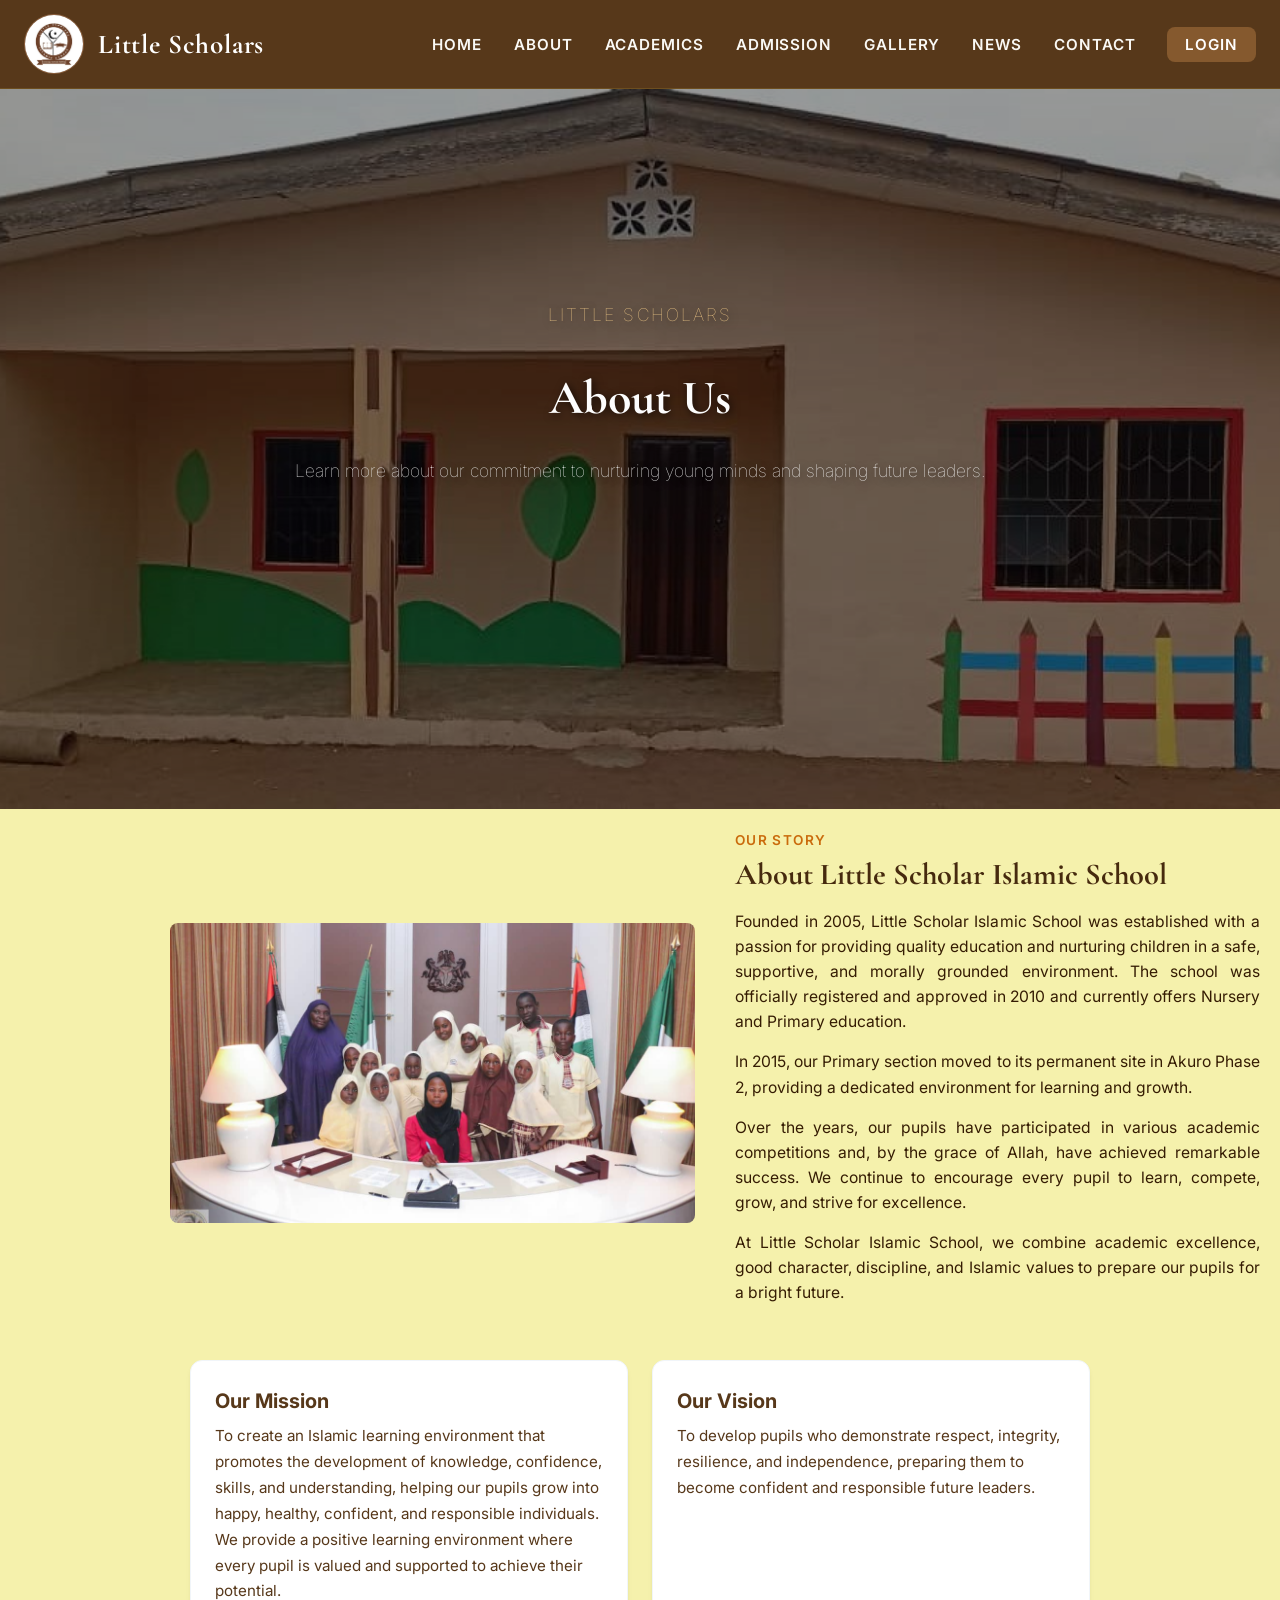
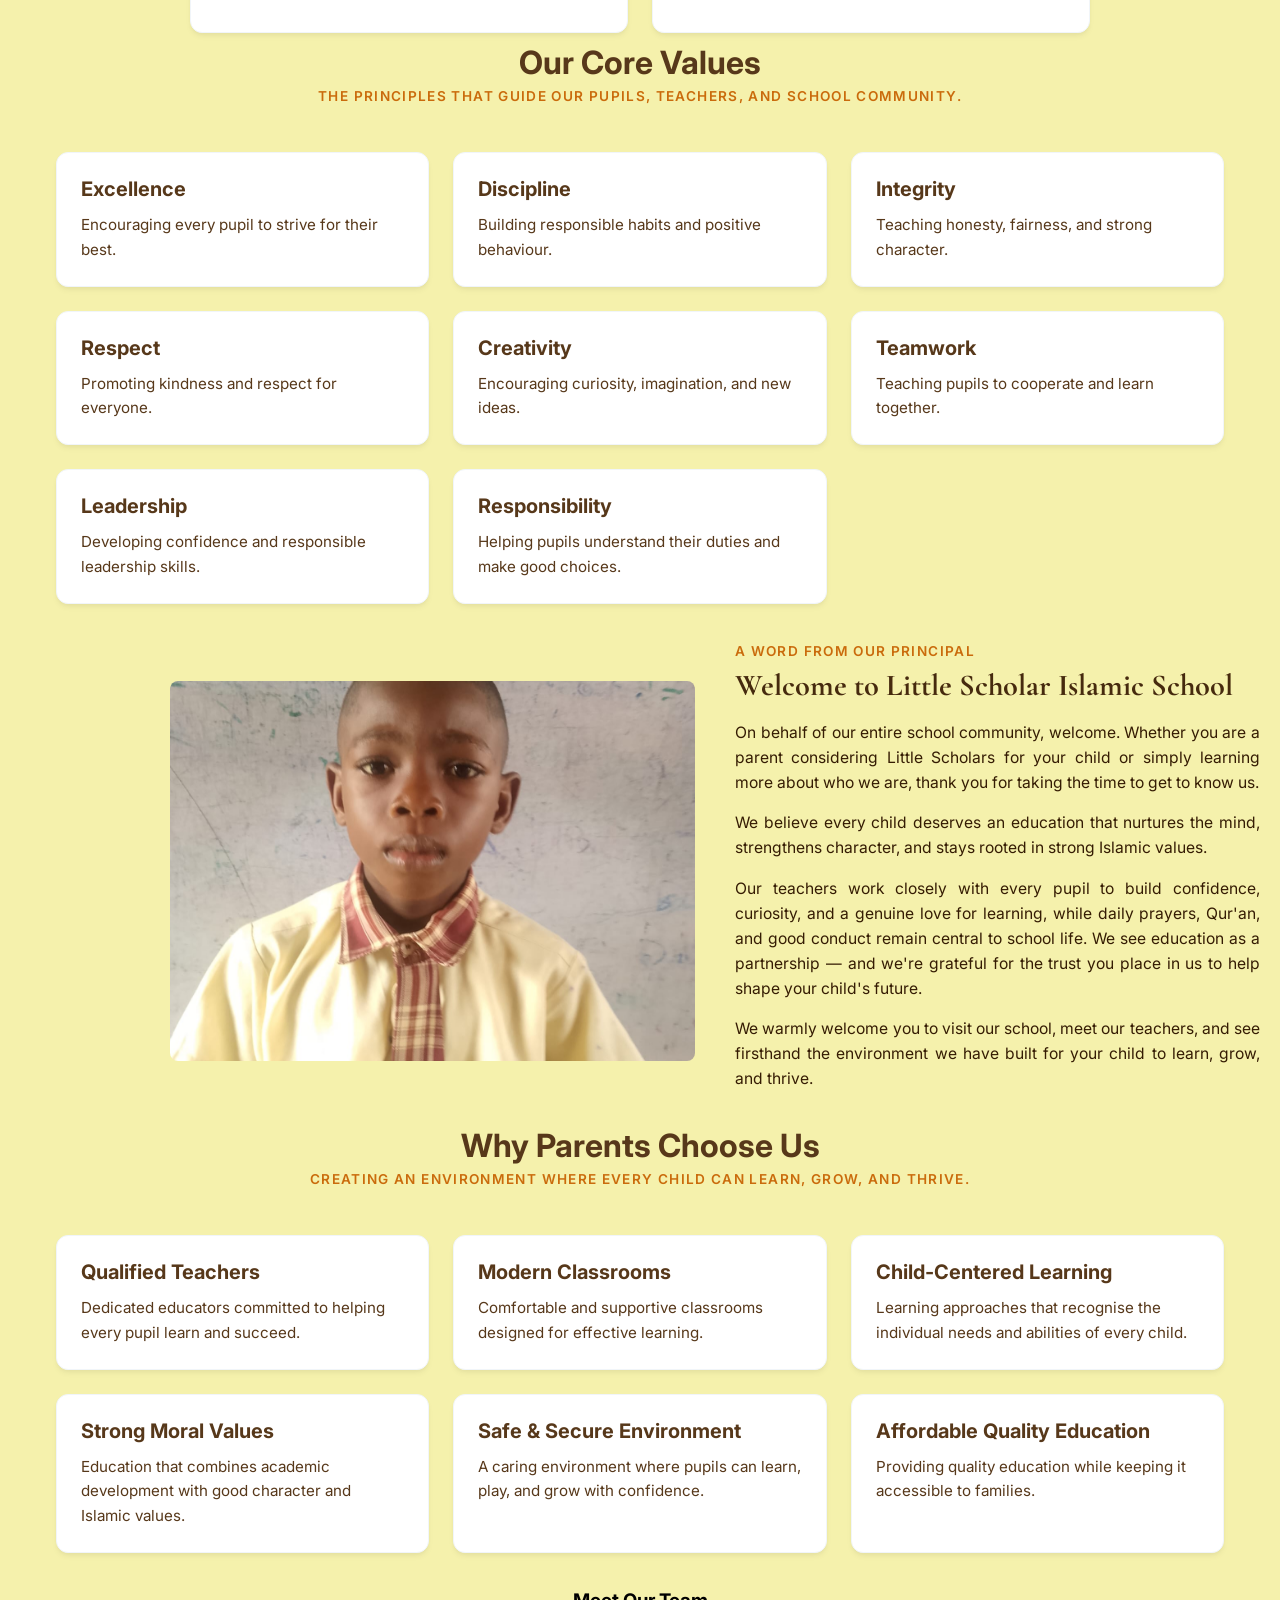
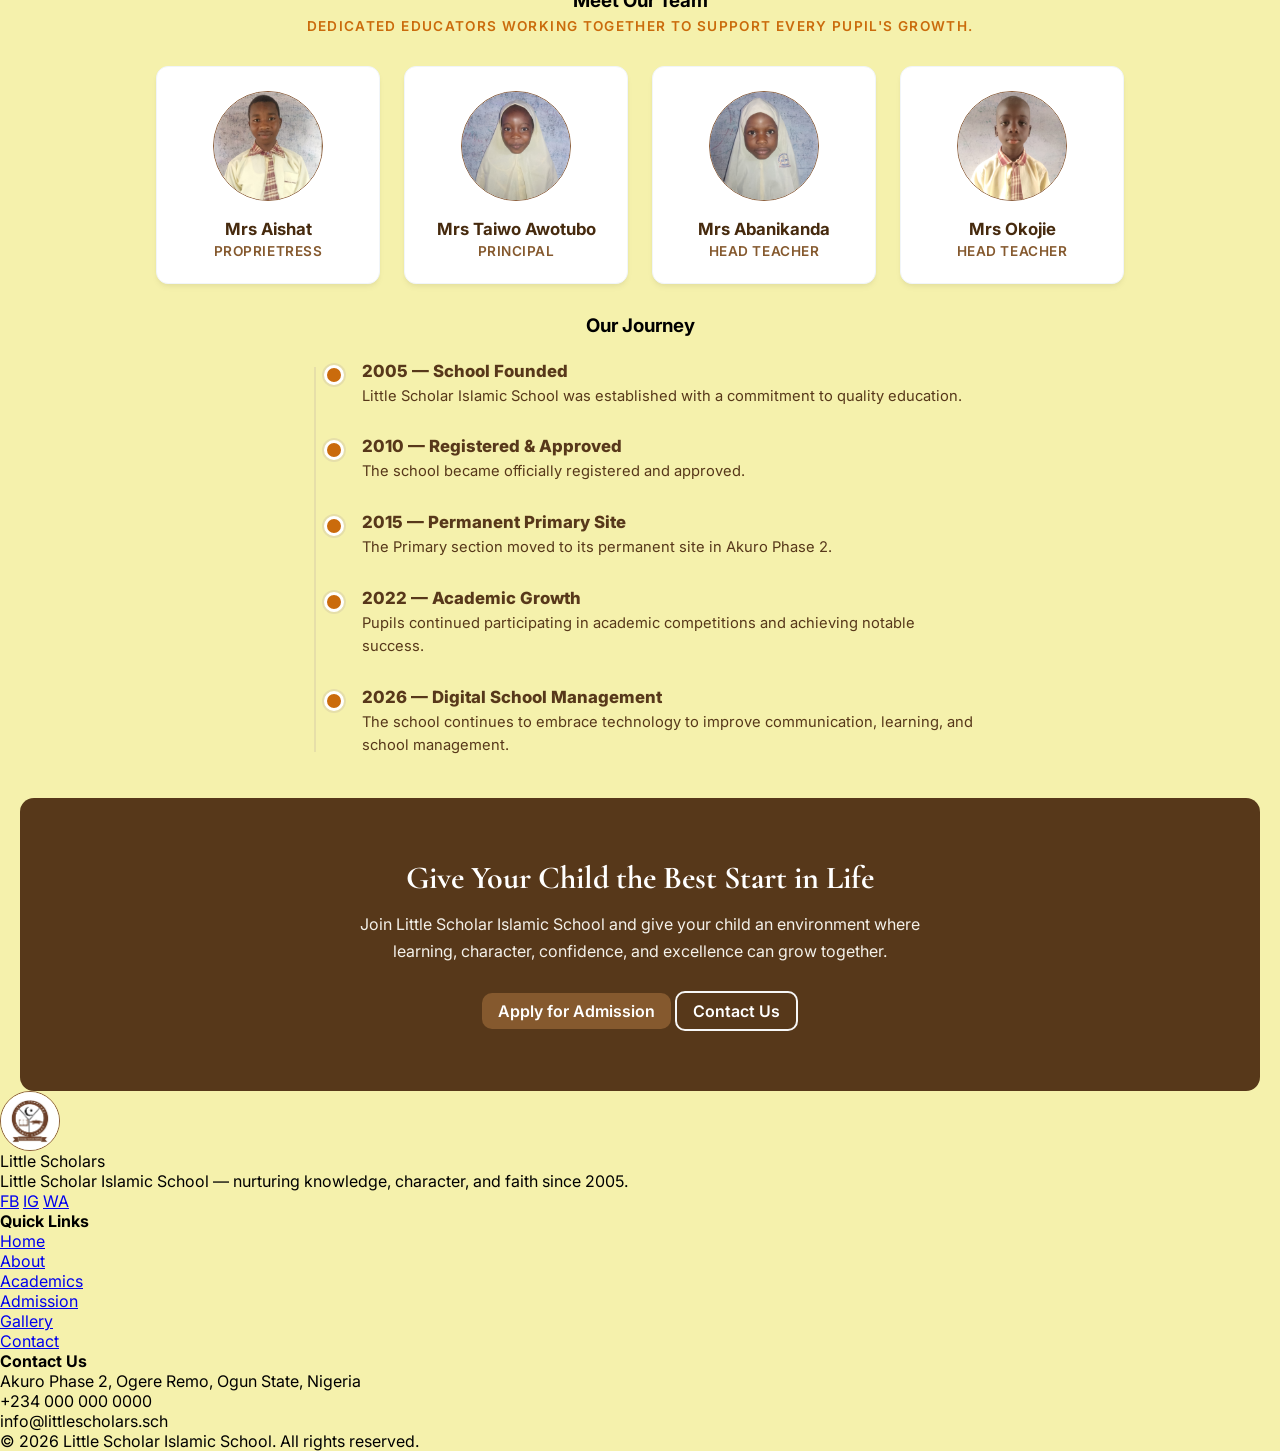
==== about.html @ 655afbf6 "Add Little Scholar Website" ====
<!DOCTYPE html>
<html lang="en">
<head>
  <meta charset="UTF-8">
  <meta name="viewport" content="width=device-width, initial-scale=1.0">
  <title>About Us | Little Scholars</title>
  <link rel="preconnect" href="https://fonts.googleapis.com">
  <link href="https://fonts.googleapis.com/css2?family=Cormorant+Garamond:wght@500;600&family=Inter:wght@400;500;600&display=swap" rel="stylesheet">
  <link rel="stylesheet" href="assets/css/index.css">
  <link rel="stylesheet" href="assets/css/about.css">
  <link rel="icon" type="images/jpeg" href="assets/images/logo.png.jpeg">
</head>
<body>

  <!-- Nav  -->
  <header>
    <nav class="nav1">
      <div class="nav-inner">
        <a href="index.html" class="nav-logo">
          <div class="nav-logo-icon">
            <img src="assets/images/logo.png.jpeg" alt="Little Scholars logo">
          </div>
          <div class="nav-logo-text"><strong>Little Scholars</strong></div>
        </a>

        <button class="nav-toggle" id="navToggle" aria-label="Toggle navigation menu" aria-expanded="false" aria-controls="navMenu">
          <span></span>
          <span></span>
          <span></span>
        </button>

        <ul id="navMenu">
          <li><a href="index.html">Home</a></li>
          <li><a href="about.html" class="active">About</a></li>
          <li><a href="academics.html">Academics</a></li>
          <li><a href="admission.html">Admission</a></li>
          <li><a href="gallery.html">Gallery</a></li>
          <li><a href="news.html">News</a></li>
          <li><a href="contact.html">Contact</a></li>
          <li><a href="login.html" class="nav-login-btn">Login</a></li>
        </ul>
      </div>
    </nav>
  </header>

  <main>

    <!-- 1. HERO -->
    <section class="hero hero--about">
      

      <img src="assets/images/2.jpeg" alt="Little Scholars pupils and classroom">
      <div class="hero-content">
        <p class="hero-eyebrow">Little Scholars</p>
        <h1>About Us</h1>
        <p>Learn more about our commitment to nurturing young minds and shaping future leaders.</p>
      </div>
    </section>

    <!-- 2. OUR STORY -->
    <section class="about reveal">
      <div class="about-img-wrapper">
        <img src="assets/images/3.jpeg" alt="Little Scholars school building" class="about-img">
      </div>
      <div class="about-content">
        <span class="section-label">Our Story</span>
        <h2 class="section-heading">About Little Scholar Islamic School</h2>

        <p>Founded in 2005, Little Scholar Islamic School was established with a passion for providing quality education and nurturing children in a safe, supportive, and morally grounded environment. The school was officially registered and approved in 2010 and currently offers Nursery and Primary education.</p>

        <p>In 2015, our Primary section moved to its permanent site in Akuro Phase 2, providing a dedicated environment for learning and growth.</p>

        <p>Over the years, our pupils have participated in various academic competitions and, by the grace of Allah, have achieved remarkable success. We continue to encourage every pupil to learn, compete, grow, and strive for excellence.</p>

        <p>At Little Scholar Islamic School, we combine academic excellence, good character, discipline, and Islamic values to prepare our pupils for a bright future.</p>
      </div>
    </section>

    <!-- 3. MISSION & VISION -->
    <section class="mv-section">
      <div class="mv-grid">
        <div class="mv-card reveal">
          <h3>Our Mission</h3>
          <p>To create an Islamic learning environment that promotes the development of knowledge, confidence, skills, and understanding, helping our pupils grow into happy, healthy, confident, and responsible individuals. We provide a positive learning environment where every pupil is valued and supported to achieve their potential.</p>
        </div>
        <div class="mv-card reveal">
          <h3>Our Vision</h3>
          <p>To develop pupils who demonstrate respect, integrity, resilience, and independence, preparing them to become confident and responsible future leaders.</p>
        </div>
      </div>
    </section>

    <!-- 4. CORE VALUES -->
    <div class="choose-text">
      <h3>Our Core Values</h3>
      <p class="section-label" style="display:block; margin-top:6px;">The principles that guide our pupils, teachers, and school community.</p>
    </div>
    <div class="choose-card">
      <div class="choose-c1 reveal">
        <h3 class="choose-head"> Excellence</h3>
        <p class="choose-p">Encouraging every pupil to strive for their best.</p>
      </div>
      <div class="choose-c1 reveal">
        <h3 class="choose-head"> Discipline</h3>
        <p class="choose-p">Building responsible habits and positive behaviour.</p>
      </div>
      <div class="choose-c1 reveal">
        <h3 class="choose-head"> Integrity</h3>
        <p class="choose-p">Teaching honesty, fairness, and strong character.</p>
      </div>
      <div class="choose-c1 reveal">
        <h3 class="choose-head"> Respect</h3>
        <p class="choose-p">Promoting kindness and respect for everyone.</p>
      </div>
      <div class="choose-c1 reveal">
        <h3 class="choose-head"> Creativity</h3>
        <p class="choose-p">Encouraging curiosity, imagination, and new ideas.</p>
      </div>
      <div class="choose-c1 reveal">
        <h3 class="choose-head"> Teamwork</h3>
        <p class="choose-p">Teaching pupils to cooperate and learn together.</p>
      </div>
      <div class="choose-c1 reveal">
        <h3 class="choose-head"> Leadership</h3>
        <p class="choose-p">Developing confidence and responsible leadership skills.</p>
      </div>
      <div class="choose-c1 reveal">
        <h3 class="choose-head"> Responsibility</h3>
        <p class="choose-p">Helping pupils understand their duties and make good choices.</p>
      </div>
    </div>

    <!-- 5. PRINCIPAL'S WELCOME -->
    <section class="about reveal">
      <div class="about-img-wrapper">
        <img src="assets/images/11.jpeg" alt="The Principal, Little Scholars" class="about-img principal-img">
      </div>
      <div class="about-content">
        <span class="section-label">A Word From Our Principal</span>
        <h2 class="section-heading">Welcome to Little Scholar Islamic School</h2>

        <p>On behalf of our entire school community, welcome. Whether you are a parent considering Little Scholars for your child or simply learning more about who we are, thank you for taking the time to get to know us.</p>
        
        <p>
          We believe every child deserves an education that nurtures the mind, strengthens character, and stays rooted in strong Islamic values.
        </p>

        <p>Our teachers work closely with every pupil to build confidence, curiosity, and a genuine love for learning, while daily prayers, Qur'an, and good conduct remain central to school life. We see education as a partnership — and we're grateful for the trust you place in us to help shape your child's future.</p>

        <p>We warmly welcome you to visit our school, meet our teachers, and see firsthand the environment we have built for your child to learn, grow, and thrive.</p>

      </div>
    </section>

    <!-- 6. WHY PARENTS CHOOSE US -->
    <div class="choose-text">
      <h3>Why Parents Choose Us</h3>
      <p class="section-label" style="display:block; margin-top:6px;">Creating an environment where every child can learn, grow, and thrive.</p>
    </div>
    <div class="choose-card">
      <div class="choose-c1 reveal">
        <h3 class="choose-head"> Qualified Teachers</h3>
        <p class="choose-p">Dedicated educators committed to helping every pupil learn and succeed.</p>
      </div>
      <div class="choose-c1 reveal">
        <h3 class="choose-head"> Modern Classrooms</h3>
        <p class="choose-p">Comfortable and supportive classrooms designed for effective learning.</p>
      </div>
      <div class="choose-c1 reveal">
        <h3 class="choose-head"> Child-Centered Learning</h3>
        <p class="choose-p">Learning approaches that recognise the individual needs and abilities of every child.</p>
      </div>
      <div class="choose-c1 reveal">
        <h3 class="choose-head"> Strong Moral Values</h3>
        <p class="choose-p">Education that combines academic development with good character and Islamic values.</p>
      </div>
      <div class="choose-c1 reveal">
        <h3 class="choose-head"> Safe &amp; Secure Environment</h3>
        <p class="choose-p">A caring environment where pupils can learn, play, and grow with confidence.</p>
      </div>
      <div class="choose-c1 reveal">
        <h3 class="choose-head"> Affordable Quality Education</h3>
        <p class="choose-p">Providing quality education while keeping it accessible to families.</p>
      </div>
    </div>

    
    <!-- 8. MEET OUR TEAM -->
    <div class="team-text">
      <h3>Meet Our Team</h3>
      <p class="section-label" style="display:block; margin-top:6px;">Dedicated educators working together to support every pupil's growth.</p>
    </div>
    <div class="team-grid">
      <div class="team-card reveal">
        <img src="assets/images/7.jpeg" alt="Staff photo placeholder" class="team-photo">
        <h3>Mrs Aishat</h3>
        <p>Proprietress</p>
      </div>
      <div class="team-card reveal">
        <img src="assets/images/8.jpeg" alt="Staff photo placeholder" class="team-photo">
        <h3>Mrs Taiwo Awotubo</h3>
        <p>Principal</p>
      </div>
      <div class="team-card reveal">
        <img src="assets/images/9.jpeg" alt="Staff photo placeholder" class="team-photo">
        <h3>Mrs Abanikanda</h3>
        <p>Head Teacher</p>
      </div>
      <div class="team-card reveal">
        <img src="assets/images/10.jpeg" alt="Staff photo placeholder" class="team-photo">
        <h3>Mrs Okojie</h3>
        <p>Head Teacher</p>
      </div>
    </div>

    <!-- 9. SCHOOL TIMELINE -->
    <div class="timeline-text">
      <h3>Our Journey</h3>
    </div>
    <div class="timeline-list">
      <div class="timeline-item reveal">
        <span class="timeline-year">2005 — School Founded</span>
        <p>Little Scholar Islamic School was established with a commitment to quality education.</p>
      </div>
      <div class="timeline-item reveal">
        <span class="timeline-year">2010 — Registered &amp; Approved</span>
        <p>The school became officially registered and approved.</p>
      </div>
      <div class="timeline-item reveal">
        <span class="timeline-year">2015 — Permanent Primary Site</span>
        <p>The Primary section moved to its permanent site in Akuro Phase 2.</p>
      </div>
      <div class="timeline-item reveal">
        <span class="timeline-year">2022 — Academic Growth</span>
        <p>Pupils continued participating in academic competitions and achieving notable success.</p>
      </div>
      <div class="timeline-item reveal">
        <span class="timeline-year">2026 — Digital School Management</span>
        <p>The school continues to embrace technology to improve communication, learning, and school management.</p>
      </div>
    </div>

    <!-- 10. CALL TO ACTION -->
    <section class="cta-band reveal">
      <h3>Give Your Child the Best Start in Life</h3>
      <p>Join Little Scholar Islamic School and give your child an environment where learning, character, confidence, and excellence can grow together.</p>
      <div class="cta-btn">
        <a href="admission.html" class="btn">Apply for Admission</a>
        <a href="contact.html" class="btn">Contact Us</a>
      </div>
    </section>

  </main>

  <!-- 11. FOOTER (identical to index.html) -->
  <footer class="site-footer">
    <div class="footer-inner">
      <div class="footer-col">
        <div class="footer-brand">
          <div class="nav-logo-icon">
            <img src="assets/images/logo.png.jpeg" alt="Little Scholars logo">
          </div>
          <span class="footer-brand-text">Little Scholars</span>
        </div>
        <p>Little Scholar Islamic School — nurturing knowledge, character, and faith since 2005.</p>
        <div class="footer-social">
          <a href="#" aria-label="Facebook">FB</a>
          <a href="#" aria-label="Instagram">IG</a>
          <a href="#" aria-label="WhatsApp">WA</a>
        </div>
      </div>

      <div class="footer-col">
        <h4>Quick Links</h4>
        <ul class="footer-links">
          <li><a href="index.html">Home</a></li>
          <li><a href="about.html">About</a></li>
          <li><a href="academics.html">Academics</a></li>
          <li><a href="admission.html">Admission</a></li>
          <li><a href="gallery.html">Gallery</a></li>
          <li><a href="contact.html">Contact</a></li>
        </ul>
      </div>

      <div class="footer-col">
        <h4>Contact Us</h4>
        <ul class="footer-contact">
          <li>Akuro Phase 2, Ogere Remo, Ogun State, Nigeria</li>
          <li>+234 000 000 0000</li>
          <li>info@littlescholars.sch</li>
        </ul>
      </div>
    </div>

    <div class="footer-bottom">
      &copy; <span id="footerYear"></span> Little Scholar Islamic School. All rights reserved.
    </div>
  </footer>

  <script src="assets/js/about.js"></script>
</body>
</html>
---- assets/css/index.css ----
* { margin: 0; padding: 0; box-sizing: border-box; }
  body {
    background: #f5f1ac;
    font-family: 'Inter', sans-serif;
    min-height: 100vh;
  }
@media (max-width: 368px) {
    body {
      font-size: 14px;
    }
  }

  
  /* ============================================
  NAVIGATION
   ============================================ */
nav {
  background: #57381a;
  border-bottom: 1px solid rgba(212, 175, 55, 0.18);
  position: sticky;
  top: 0;
  z-index: 100;
}

.nav-inner {
  max-width: 1400px;
  margin: 0 auto;
  display: flex;
  align-items: center;
  justify-content: space-between;
  padding: 14px 24px;
}

.nav-logo {
  display: flex;
  align-items: center;
  gap: 14px;
  text-decoration: none;
  min-width: 0;
}

.nav-logo-icon {
  width: 60px;
  height: 60px;
  border-radius: 50%;
  overflow: hidden;
  border: 1px solid #8B5E3C;
  flex-shrink: 0;
}

.nav-logo-icon img {
  width: 96%;
  height: 96%;
  object-fit: cover;
  transform: scale(1.1);
}

.nav-logo-text {
  font-family: 'Cormorant Garamond', serif;
  font-size: clamp(1.2rem, 3vw, 1.7rem);
  font-weight: 600;
  color: #ffffff;
  letter-spacing: 0.03em;
  white-space: nowrap;
}

/* Mobile menu toggle button */
.nav-toggle {
  display: none;
  flex-direction: column;
  justify-content: center;
  gap: 5px;
  width: 40px;
  height: 40px;
  background: transparent;
  border: 1px solid rgba(255, 254, 252, 0.932);
  border-radius: 6px;
  cursor: pointer;
}

.nav-toggle span {
  display: block;
  width: 20px;
  height: 2px;
  margin: 0 auto;
  background: #fdfdfc;
  transition: transform 0.25s ease, opacity 0.25s ease;
}

.nav-toggle.open span:nth-child(1) { transform: translateY(7px) rotate(45deg); }
.nav-toggle.open span:nth-child(2) { opacity: 0; }
.nav-toggle.open span:nth-child(3) { transform: translateY(-7px) rotate(-45deg); }

nav ul {
  display: flex;
  align-items: center;
  gap: 32px;
  list-style: none;
}

nav ul a {
  position: relative;
  text-decoration: none;
  color: #faf9f5;
  font-size: 0.95rem;
  font-weight: 600;
  letter-spacing: 0.06em;
  text-transform: uppercase;
  padding: 8px 0;
  transition: color 0.25s ease;
}

nav ul a::after {
  content: '';
  position: absolute;
  left: 0;
  bottom: 0;
  width: 0%;
  height: 1px;
  background: #8B5E3C;
  transition: width 0.3s ease;
}

nav ul a:hover,
nav ul a:focus-visible {
  color: #f4f1ea;
}

nav ul a:hover::after,
nav ul a:focus-visible::after {
  width: 100%;
}

/* Login button treatment (spec asks for Login as a button, not a plain link) */
nav ul a.nav-login-btn {
  background: #85592e;
  padding: 8px 18px;
  border-radius: 8px;
  color: #ffffff;
}

nav ul a.nav-login-btn::after {
  display: none;
}

nav ul a.nav-login-btn:hover {
  background: #91520a;
  color: #ffffff;
}

@media (max-width: 960px) {
  .nav-toggle { display: flex; }

  nav ul {
    position: absolute;
    top: 90%;
    left: 0;
    right: 0;
    flex-direction: column;
    align-items: flex-start;
    gap: 0;
    background: #57381a;
    border-bottom: 1px solid rgba(212, 175, 55, 0.18);
    max-height: 0;
    overflow: hidden;
    transition: max-height 0.3s ease;
  }

  nav ul.open {
    max-height: 400px;
  }

  nav ul li {
    width: 100%;
  }

  nav ul a {
    display: block;
    width: 100%;
    padding: 16px 24px;
    border-top: 1px solid rgba(233, 182, 13, 0.08);
  }

  nav ul a.nav-login-btn {
    border-radius: 0;
  }
}


/* ============================================
   HERO BANNER (top image + heading)
   ============================================ */

  .hero {
  position: relative;
  width: 100%;
  height: 80vh;
  overflow: hidden;
}

.hero img {
  width: 100%;
  height: 100%;
  object-fit: cover;
  filter: brightness(60%); 
  
}
.hero-content {
  position: absolute;
  top: 45%;
  left: 50%;
  transform: translate(-50%, -50%);
  text-align: center;
  color: #fdfdfd;
  text-shadow: 2px 2px 8px rgba(0, 0, 0, 0.7);
  width: 90%;
  max-width: 1000px;
}

.hero-eyebrow {
  font-size: 1rem;
  font-weight: 600;
  letter-spacing: 0.12em;
  text-transform: uppercase;
  color: #f0c987;
  margin-bottom: 14px;
}

.hero-content h1 {
  font-family: 'Cormorant Garamond', serif;
  font-size: 3rem;
  margin-bottom: 30px;
}
.hero-content p {
  font-size: 1.1rem;
  font-weight: 100;
  line-height: 28px;
  margin-bottom: 40px;
}


/* ============================================
   Mobile responsiveness for hero section
   ============================================ */
@media (max-width: 768px) {
  .hero {
    height: 60vh;
    min-height: 400px;
  }

  .hero img {
    width: 100%;
    height: 100%;
    object-fit: cover;
  }

  .hero-content {
    top: 50%;
    max-width: 100%;
  }

  .hero-eyebrow {
    font-size: 0.75rem;
    margin-bottom: 10px;
  }

  .hero-content h1 {
    font-size: 1.6rem;
    margin-bottom: 20px;
  }

  .hero-content p {
    font-size: 0.67rem;
    line-height: 20px;
    margin-bottom: 40px;
  }
}
/*cta-btn*/

/* Base Button Styles */
.cta-btn .btn {
    display: inline-block;
    padding: 8px 16px;
    font-size: 16px;
    font-weight: 600;
    text-decoration: none;
    border-radius: 10px;
    transition: all 0.3s ease;
    text-align: center;
}

/* Primary Button: Apply Now */
.cta-btn .btn:first-child {
    background-color: #85592e;
    color: #ffffff;
}



/* Secondary Button: Learn More */
.cta-btn .btn:last-child {
    background-color: transparent;
    color: #ffffff;
    border: 2px solid #f7f7f7;
}

.cta-btn .btn:last-child:hover {
    color: #57381a;
    border-color: #57381a;
    background-color: #f8fafc;
    transform: translateY(-2px);
}

/* ============================================
   STATS BAR (4 cards)
   ============================================ */
.stats-bar {
  display: flex;
  flex-wrap: wrap;
  justify-content: center;
  background: #57381a;
  border: 1px solid #fff8f8;
  border-radius: 14px;
  margin: 0 20px clamp(20px, 6vw, 60px);
  overflow: hidden;
  color: #ffffff;
}


.stat-item {
  flex: 1 1 140px;
  padding: 18px 8px;
  text-align: center;
  border-right: 1px solid #f5f1ac;
}

.stat-icon {
  display: block;
  font-size: 1.4rem;
  margin-bottom: 4px;
}


.stat-item:last-child { border-right: none; }

.stat-number {
  font-size: clamp(1.3rem, 3vw, 1.8rem);
  font-weight: 800;
  color: #ca6b0c;
  display: block;
}

.stat-label {
  font-size: clamp(0.85rem, 1.6vw, 1rem);
  color: #ffffff;
  margin-top: 1px;
}

@media (max-width: 600px) {
  .stat-item {
    flex: 1 1 50%;
    border-bottom: 1px solid #f5f1ac;
  }
  .stat-item {
    padding: 12px 4px;
  }
  .stat-number {
    font-size: 16px;
  }
  .stat-item:nth-child(odd) {
    border-right: 1px solid #f5f1ac;
  }
}

/* ABOUT SECTION */

.about-text {
  text-align: center;
  font-size: 30px;
  font-weight: 500;
  color: #57381a;
}
.about {
  display: grid;

  grid-template-columns: repeat(auto-fit, minmax(300px, 1fr));
  gap: 40px;
  align-items: center; /* Centers items vertically */
  padding: 20px;
  max-width: 1200px;
  justify-content: center;
  margin-left: 150px;
}

.about-img-wrapper {
  width: 100%;
}


.about-img {
  width: 100%;
  height: 90%;
  max-height: 300px; 
  object-fit: cover;
  border-radius: 8px;
}
.about-content {
  width: 100%;
}

.about-content p {
  margin-bottom: 15px;
  text-align: justify;
  font-size: 0.98rem;
  line-height: 1.6; 
  color: #351c03;
}

.cta-btn1 .btn {
    display: inline-block;
    padding: 8px 16px;
    font-size: 16px;
    font-weight: 600;
    text-decoration: none;
    border-radius: 10px;
    transition: all 0.3s ease;
    text-align: center;
}


.cta-btn1 .btn:first-child {
    background-color: #85592e;
    color: #ffffff;
}


.cta-btn1 .btn:first-child:hover {
    color: #57381a;
    border-color: #57381a;
    background-color: #91520a;
    transform: translateY(-2px);
}
@media (max-width: 560px) {
  .about-text {
    font-size: 18px;
  }
  .about {
    display: grid;
    grid-template-columns: 2, 1fr;
    max-width: 560px;
    margin-left: 0px;
  }
  .cta-btn1 .btn {
    padding: 8px;
    font-size: 14px;
  }
}
/* Container layout */
.choose-card {
  display: grid;
  /* Automatically adjusts column count; minimum size 280px per card */
  grid-template-columns: repeat(auto-fit, minmax(280px, 1fr));
  gap: 24px;
  padding: 16px;
  max-width: 1200px;
  margin: 0 auto;
}

/* Individual card styling */
.choose-c1 {
  background-color: #ffffff;
  border-radius: 12px;
  padding: 24px;
  box-shadow: 0 4px 6px -1px rgba(0, 0, 0, 0.05), 
              0 2px 4px -1px rgba(0, 0, 0, 0.03);
  border: 1px solid #f1f5f9;
  transition: transform 0.2s ease, box-shadow 0.2s ease;
}

/* Card hover animation */
.choose-c1:hover {
  transform: translateY(-4px);
  box-shadow: 0 10px 15px -3px rgba(0, 0, 0, 0.1);
}

/* Typography styles */
.choose-text {
  text-align: center;
  margin-bottom: 32px;
}

.choose-text h3 {
  font-size: 2rem;
  color: #57381a;
  margin: 0;
}

.choose-head {
  font-size: 1.25rem;
  color: #57381a;
  margin-top: 0;
  margin-bottom: 12px;
}

.choose-p {
  font-size: 0.95rem;
  color: #57381a;
  line-height: 1.6;
  margin: 0;
}
/*CADEMICS SECTION*/

.academics-text {
  padding-left: 200px;
  margin-right: 200px;
  line-height: 1.8;
}

.academics-text h3 {
  text-align: center;
  margin-bottom: 13px;
  color: #462a0e;
  font-weight: 700;
  font-size: 20px;
}
.academics-text p {
  color: #57381a;
  font-size: 0.95rem;
}
@media (max-width: 768px) {
  .academics-text { 
    margin-left: 10px; 
    padding: 0 10px; /* Adds clean breathing room on sides */
    margin-right: 10px;
  } 
  
  .academics-text h3 { 
    margin-left: 0; /* Resets the negative pull */
  } 
  
  .academics-text p { 
    margin-left: 0; /* Resets the negative pull */
    max-width: 100%; /* Prevents text from stretching indefinitely */
  } 
}

/* ============================================
   ACADEMIC LEVEL CARDS (Nursery / Primary)
   ============================================ */
.levels-div {
  display: grid;
  grid-template-columns: repeat(auto-fit, minmax(300px, 1fr));
  gap: 24px;
  max-width: 1000px;
  padding: 24px 16px 8px;
  margin: 0 auto;
}

.level-card {
  background-color: #ffffff;
  border-radius: 12px;
  overflow: hidden;
  box-shadow: 0 4px 6px -1px rgba(0, 0, 0, 0.05),
              0 2px 4px -1px rgba(0, 0, 0, 0.03);
  border: 1px solid #f1f5f9;
  transition: transform 0.2s ease, box-shadow 0.2s ease;
}

.level-card:hover {
  transform: translateY(-4px);
  box-shadow: 0 10px 15px -3px rgba(0, 0, 0, 0.1);
}

.level-card img {
  width: 100%;
  height: 200px;
  object-fit: cover;
}

.level-card-body {
  padding: 20px;
}

.level-card-body h3 {
  color: #462a0e;
  margin-bottom: 8px;
}

.level-card-body p {
  color: #57381a;
  font-size: 0.92rem;
  line-height: 1.6;
  margin-bottom: 14px;
}

.btn-outline {
  display: inline-block;
  padding: 7px 16px;
  border: 2px solid #85592e;
  color: #85592e;
  border-radius: 8px;
  text-decoration: none;
  font-weight: 600;
  font-size: 0.9rem;
  transition: all 0.25s ease;
}

.btn-outline:hover {
  background-color: #85592e;
  color: #ffffff;
}


/* OUR FACILITIES  */

.facilities h3 {
  color: #462a0e;
  font-weight: 700;
  text-align: center;
  margin-bottom: 10px;
  margin-top: 20px;
}
.facilities p {
  color: #57381a;
  line-height: 1.8;
  font-size: 0.95rem;
  margin-bottom: 10px;
  padding-left: 200px;
}
.facilities-div {
  display: grid;
  grid-template-columns: repeat(auto-fit, minmax(280px, 1fr));
  gap: 24px;
  max-width: 1200px;
  padding: 16px;
  margin: 0 auto;
}

.facilities-card {
  background-color: #ffffff;
  padding: 24px;
  border-radius: 12px;
  box-shadow: 0 4px 6px -1px rgba(0, 0, 0, 0.05), 
              0 2px 4px -1px rgba(0, 0, 0, 0.03);
  border: 1px solid #f1f5f9;
  transition: transform 0.2s ease, box-shadow 0.2s ease;
}

.facilities-card h3 {
  padding-left: 20px;
  color: #462a0e;
  margin-bottom: 6px;
}
.facilities-card p {
  font-size: 0.95rem;
  color: #57381a;
  line-height: 1.8;
  padding-left: 20px;
  max-width: 1000px;
}
.facilities-card:hover {
  transform: translateY(-4px);
  box-shadow: 0 10px 15px -3px rgba(0, 0, 0, 0.1);
}
@media (max-width: 768px) {
  .facilities-card {
    padding-left: 0px;
  }
  .facilities p {
    padding-left: 20px;
  }
}

/* ============================================
   GALLERY PREVIEW
   ============================================ */
.gallery-text,
.news-text {
  text-align: center;
  margin-top: 30px;
}

.gallery-text h3,
.news-text h3 {
  color: #462a0e;
  font-weight: 700;
  font-size: 1.6rem;
  margin-bottom: 6px;
}

.gallery-text p {
  color: #57381a;
  font-size: 0.95rem;
}

.gallery-preview-grid {
  display: grid;
  grid-template-columns: repeat(3, 1fr);
  gap: 12px;
  max-width: 1200px;
  padding: 20px 16px;
  margin: 0 auto;
}

.gallery-preview-grid img {
  width: 100%;
  height: 180px;
  object-fit: cover;
  border-radius: 10px;
  transition: transform 0.25s ease;
}

.gallery-preview-grid img:hover {
  transform: scale(1.03);
}

.gallery-cta {
  text-align: center;
  padding-bottom: 20px;
}

@media (max-width: 700px) {
  .gallery-preview-grid {
    grid-template-columns: repeat(2, 1fr);
  }
}

/* ============================================
   LATEST NEWS & EVENTS
   ============================================ */
.news-div {
  display: grid;
  grid-template-columns: repeat(auto-fit, minmax(280px, 1fr));
  gap: 24px;
  max-width: 1200px;
  padding: 20px 16px 60px;
  margin: 0 auto;
}

.news-card {
  background-color: #ffffff;
  border-radius: 12px;
  overflow: hidden;
  box-shadow: 0 4px 6px -1px rgba(0, 0, 0, 0.05),
              0 2px 4px -1px rgba(0, 0, 0, 0.03);
  border: 1px solid #f1f5f9;
  transition: transform 0.2s ease, box-shadow 0.2s ease;
}

.news-card:hover {
  transform: translateY(-4px);
  box-shadow: 0 10px 15px -3px rgba(0, 0, 0, 0.1);
}

.news-card img {
  width: 100%;
  height: 170px;
  object-fit: cover;
}

.news-card-body {
  padding: 18px 20px;
}

.news-date {
  display: inline-block;
  font-size: 0.78rem;
  font-weight: 600;
  color: #ca6b0c;
  text-transform: uppercase;
  letter-spacing: 0.05em;
  margin-bottom: 6px;
}

.news-card-body h3 {
  color: #462a0e;
  margin-bottom: 5px;
}

.news-card-body p {
  color: #57381a;
  font-size: 0.92rem;
  line-height: 1.6;
}

/* ---------- Scroll-reveal---------- */
.reveal {
  opacity: 0;
  transform: translateY(18px);
  transition: opacity 0.6s ease, transform 0.6s ease;
}

.reveal.is-visible {
  opacity: 1;
  transform: translateY(0);
}
---- assets/css/about.css ----
/* ============================================
  ABOUT PAGE 
   ============================================ */

* { margin: 0; padding: 0; box-sizing: border-box; }
  body {
    background: #f5f1ac;
    font-family: 'Inter', sans-serif;
    min-height: 100vh;
  }
@media (max-width: 368px) {
    body {
      font-size: 14px;
    }
  }

  
  /* ============================================
  NAVIGATION
   ============================================ */
nav {
  background: #57381a;
  border-bottom: 1px solid rgba(212, 175, 55, 0.18);
  position: sticky;
  top: 0;
  z-index: 100;
}

.nav-inner {
  max-width: 1400px;
  margin: 0 auto;
  display: flex;
  align-items: center;
  justify-content: space-between;
  padding: 14px 24px;
}

.nav-logo {
  display: flex;
  align-items: center;
  gap: 14px;
  text-decoration: none;
  min-width: 0;
}

.nav-logo-icon {
  width: 60px;
  height: 60px;
  border-radius: 50%;
  overflow: hidden;
  border: 1px solid #8B5E3C;
  flex-shrink: 0;
}

.nav-logo-icon img {
  width: 96%;
  height: 96%;
  object-fit: cover;
  transform: scale(1.1);
}

.nav-logo-text {
  font-family: 'Cormorant Garamond', serif;
  font-size: clamp(1.2rem, 3vw, 1.7rem);
  font-weight: 600;
  color: #ffffff;
  letter-spacing: 0.03em;
  white-space: nowrap;
}

/* Mobile menu toggle button */
.nav-toggle {
  display: none;
  flex-direction: column;
  justify-content: center;
  gap: 5px;
  width: 40px;
  height: 40px;
  background: transparent;
  border: 1px solid rgba(255, 254, 252, 0.932);
  border-radius: 6px;
  cursor: pointer;
}

.nav-toggle span {
  display: block;
  width: 20px;
  height: 2px;
  margin: 0 auto;
  background: #fdfdfc;
  transition: transform 0.25s ease, opacity 0.25s ease;
}

.nav-toggle.open span:nth-child(1) { transform: translateY(7px) rotate(45deg); }
.nav-toggle.open span:nth-child(2) { opacity: 0; }
.nav-toggle.open span:nth-child(3) { transform: translateY(-7px) rotate(-45deg); }

nav ul {
  display: flex;
  align-items: center;
  gap: 32px;
  list-style: none;
}

nav ul a {
  position: relative;
  text-decoration: none;
  color: #faf9f5;
  font-size: 0.95rem;
  font-weight: 600;
  letter-spacing: 0.06em;
  text-transform: uppercase;
  padding: 8px 0;
  transition: color 0.25s ease;
}

nav ul a::after {
  content: '';
  position: absolute;
  left: 0;
  bottom: 0;
  width: 0%;
  height: 1px;
  background: #8B5E3C;
  transition: width 0.3s ease;
}

nav ul a:hover,
nav ul a:focus-visible {
  color: #f4f1ea;
}

nav ul a:hover::after,
nav ul a:focus-visible::after {
  width: 100%;
}

/* Login button treatment (spec asks for Login as a button, not a plain link) */
nav ul a.nav-login-btn {
  background: #85592e;
  padding: 8px 18px;
  border-radius: 8px;
  color: #ffffff;
}

nav ul a.nav-login-btn::after {
  display: none;
}

nav ul a.nav-login-btn:hover {
  background: #91520a;
  color: #ffffff;
}

@media (max-width: 960px) {
  .nav-toggle { display: flex; }

  nav ul {
    position: absolute;
    top: 90%;
    left: 0;
    right: 0;
    flex-direction: column;
    align-items: flex-start;
    gap: 0;
    background: #57381a;
    border-bottom: 1px solid rgba(212, 175, 55, 0.18);
    max-height: 0;
    overflow: hidden;
    transition: max-height 0.3s ease;
  }

  nav ul.open {
    max-height: 400px;
  }

  nav ul li {
    width: 100%;
  }

  nav ul a {
    display: block;
    width: 100%;
    padding: 16px 24px;
    border-top: 1px solid rgba(233, 182, 13, 0.08);
  }

  nav ul a.nav-login-btn {
    border-radius: 0;
  }
}


nav .nav1 {
  background: #57381a;
  border-bottom: 1px solid rgba(212, 175, 55, 0.18);
  position: sticky;
  top: 0;
  z-index: 100;
}
/* ---------- About hero: same hero, soft cream overlay ---------- */
.hero.hero--about::before {
  content: '';
  position: absolute;
  inset: 0;
  width: 100%;
  height: 100%;
  object-fit: cover;
  filter: brightness(60%);   
  z-index: 1;
}

.hero.hero--about .hero-content {
  z-index: 2;
}

/* ---------- Section label (small eyebrow above headings) ---------- */
.section-label {
  display: inline-block;
  font-size: 0.85rem;
  font-weight: 600;
  letter-spacing: 0.1em;
  text-transform: uppercase;
  color: #ca6b0c;
  margin-bottom: 8px;
}

.section-heading {
  font-family: 'Cormorant Garamond', serif;
  color: #462a0e;
  font-size: 1.9rem;
  margin-bottom: 16px;
}

/* ---------- Our Story: milestone highlights ---------- */
.milestone-grid {
  display: grid;
  grid-template-columns: repeat(3, 1fr);
  gap: 16px;
  margin-top: 24px;
  max-width: 500px;
}

.milestone-item {
  background: #ffffff;
  border: 1px solid #f1f5f9;
  border-radius: 12px;
  padding: 14px 10px;
  text-align: center;
  box-shadow: 0 4px 6px -1px rgba(0, 0, 0, 0.05), 0 2px 4px -1px rgba(0, 0, 0, 0.03);
}

.milestone-year {
  display: block;
  font-size: 1.3rem;
  font-weight: 800;
  color: #ca6b0c;
}

.milestone-label {
  display: block;
  font-size: 0.78rem;
  color: #57381a;
  margin-top: 4px;
  line-height: 1.4;
}

@media (max-width: 560px) {
  .milestone-grid {
    grid-template-columns: repeat(3, 1fr);
    max-width: 100%;
  }
}

/* ---------- Mission & Vision ---------- */
.mv-section {
  max-width: 1200px;
  margin: 0 auto;
  padding: 20px 16px 10px;
}

.mv-grid {
  display: grid;
  grid-template-columns: repeat(auto-fit, minmax(300px, 1fr));
  gap: 24px;
  max-width: 900px;
  margin: 0 auto;
}

.mv-card {
  background-color: #ffffff;
  border-radius: 12px;
  padding: 28px 24px;
  border: 1px solid #f1f5f9;
  box-shadow: 0 4px 6px -1px rgba(0, 0, 0, 0.05), 0 2px 4px -1px rgba(0, 0, 0, 0.03);
  transition: transform 0.2s ease, box-shadow 0.2s ease;
}

.mv-card:hover {
  transform: translateY(-4px);
  box-shadow: 0 10px 15px -3px rgba(0, 0, 0, 0.1);
}

.mv-icon {
  font-size: 1.6rem;
  margin-bottom: 10px;
  display: block;
}

.mv-card h3 {
  color: #57381a;
  font-size: 1.25rem;
  margin-bottom: 10px;
}

.mv-card p {
  color: #57381a;
  font-size: 0.95rem;
  line-height: 1.7;
}

/* ---------- Principal's Welcome ---------- */
.principal-img {
  border-radius: 8px;
  object-fit: cover;
  width: 100%;
  max-height: 380px;
}

.principal-quote {
  font-style: italic;
  color: #351c03;
  border-left: 3px solid #ca6b0c;
  padding-left: 14px;
  margin: 16px 0;
}

.principal-signature {
  font-family: 'Cormorant Garamond', serif;
  font-weight: 600;
  font-size: 1.2rem;
  color: #57381a;
  margin-top: 10px;
}

/* ---------- Meet Our Team ---------- */
.team-text {
  text-align: center;
  margin-top: 20px;
}

.team-grid {
  display: grid;
  grid-template-columns: repeat(auto-fit, minmax(200px, 1fr));
  gap: 24px;
  max-width: 1000px;
  padding: 24px 16px 10px;
  margin: 0 auto;
}

.team-card {
  text-align: center;
  background-color: #ffffff;
  border-radius: 12px;
  padding: 24px 16px;
  border: 1px solid #f1f5f9;
  box-shadow: 0 4px 6px -1px rgba(0, 0, 0, 0.05), 0 2px 4px -1px rgba(0, 0, 0, 0.03);
  transition: transform 0.2s ease, box-shadow 0.2s ease;
}

.team-card:hover {
  transform: translateY(-4px);
  box-shadow: 0 10px 15px -3px rgba(0, 0, 0, 0.1);
}

.team-photo {
  width: 110px;
  height: 110px;
  border-radius: 50%;
  object-fit: cover;
  border: 1px solid #8B5E3C;
  margin: 0 auto 14px;
}

.team-card h3 {
  color: #462a0e;
  font-size: 1.05rem;
  margin-bottom: 4px;
}

.team-card p {
  color: #85592e;
  font-size: 0.85rem;
  font-weight: 600;
  text-transform: uppercase;
  letter-spacing: 0.04em;
}

/* ---------- Our Journey: timeline ---------- */
.timeline-text {
  text-align: center;
  margin-top: 20px;
}

.timeline-list {
  max-width: 700px;
  margin: 24px auto 10px;
  padding: 0 16px;
  position: relative;
}

.timeline-list::before {
  content: '';
  position: absolute;
  left: 24px;
  top: 6px;
  bottom: 6px;
  width: 2px;
  background: #e6dfa9;
}

.timeline-item {
  position: relative;
  padding: 0 0 28px 56px;
}

.timeline-item:last-child {
  padding-bottom: 0;
}

.timeline-item::before {
  content: '';
  position: absolute;
  left: 18px;
  top: 4px;
  width: 14px;
  height: 14px;
  border-radius: 50%;
  background: #ca6b0c;
  border: 3px solid #ffffff;
  box-shadow: 0 0 0 2px #e6dfa9;
}

.timeline-year {
  display: block;
  font-weight: 800;
  color: #57381a;
  font-size: 1.05rem;
  margin-bottom: 4px;
}

.timeline-item p {
  color: #57381a;
  font-size: 0.92rem;
  line-height: 1.6;
}

/* ---------- CTA band ---------- */
.cta-band {
  background: #57381a;
  color: #ffffff;
  text-align: center;
  padding: 60px 20px;
  margin-top: 40px;
  border-radius: 14px;
  margin-left: 20px;
  margin-right: 20px;
}

.cta-band h3 {
  font-family: 'Cormorant Garamond', serif;
  font-size: 2rem;
  margin-bottom: 14px;
}

.cta-band p {
  font-size: 1rem;
  max-width: 620px;
  margin: 0 auto 26px;
  line-height: 1.7;
  color: #f4f1ea;
}

.cta-band .cta-btn {
  position: static;
}

/* ---------- Scroll-reveal (used by about.js) ---------- */
.reveal {
  opacity: 0;
  transform: translateY(18px);
  transition: opacity 0.6s ease, transform 0.6s ease;
}

.reveal.is-visible {
  opacity: 1;
  transform: translateY(0);
}

/* ---------- Responsive tweaks specific to About sections ---------- */
@media (max-width: 768px) {
  .cta-band {
    padding: 40px 16px;
  }

  .cta-band h3 {
    font-size: 1.4rem;
  }

  .principal-img {
    max-height: 260px;
  }
}
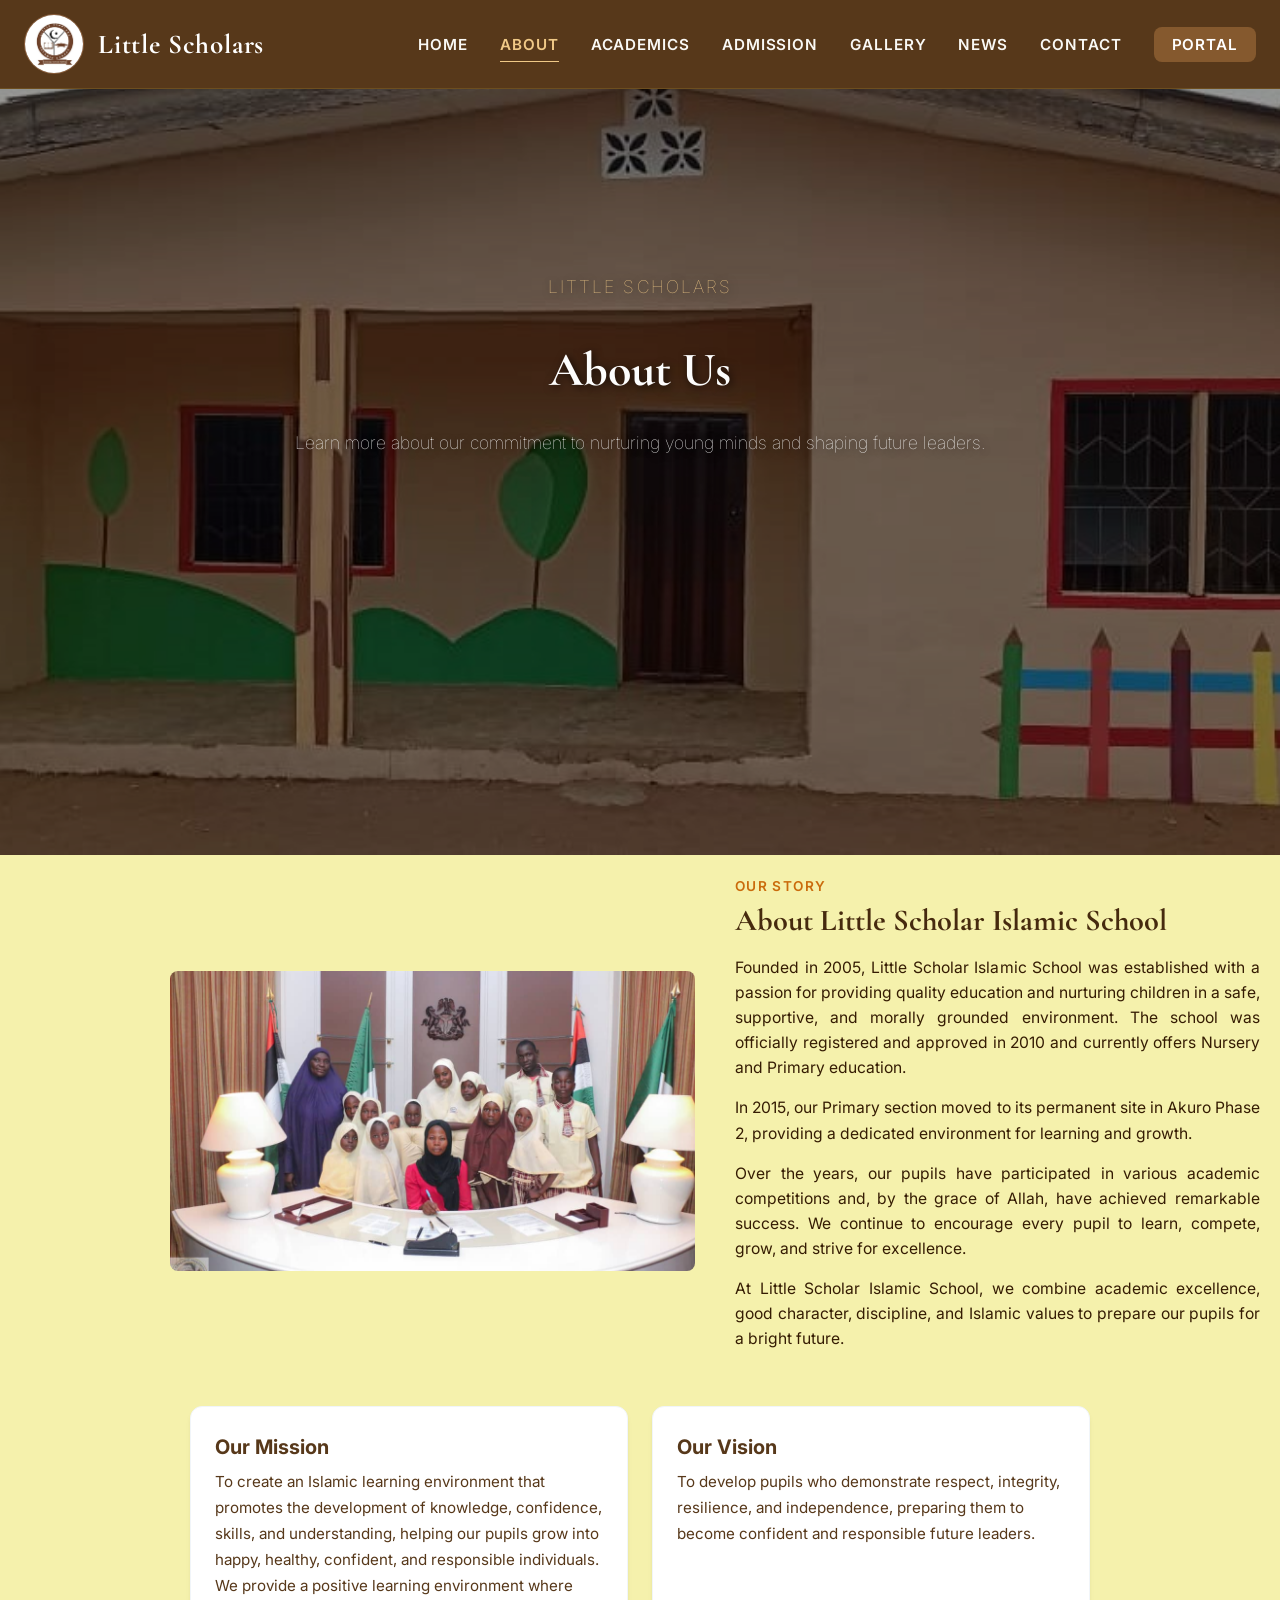
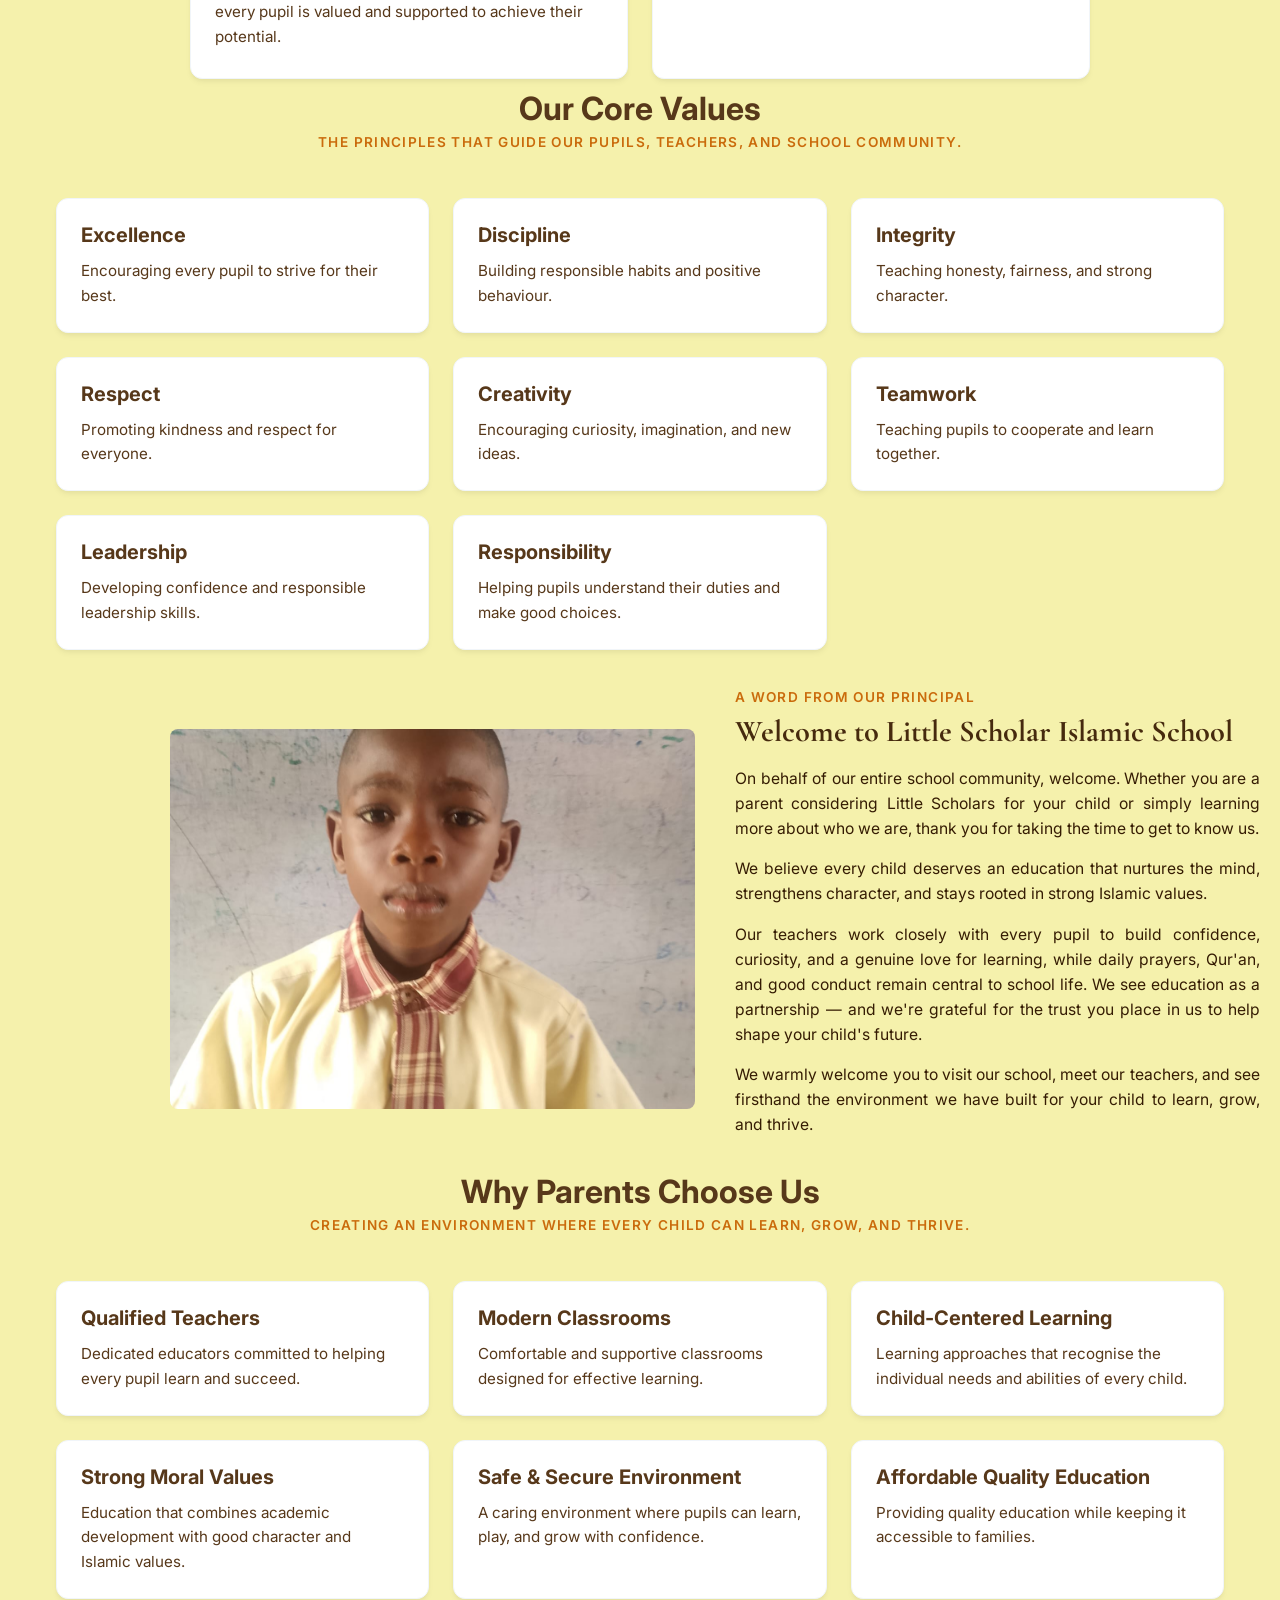
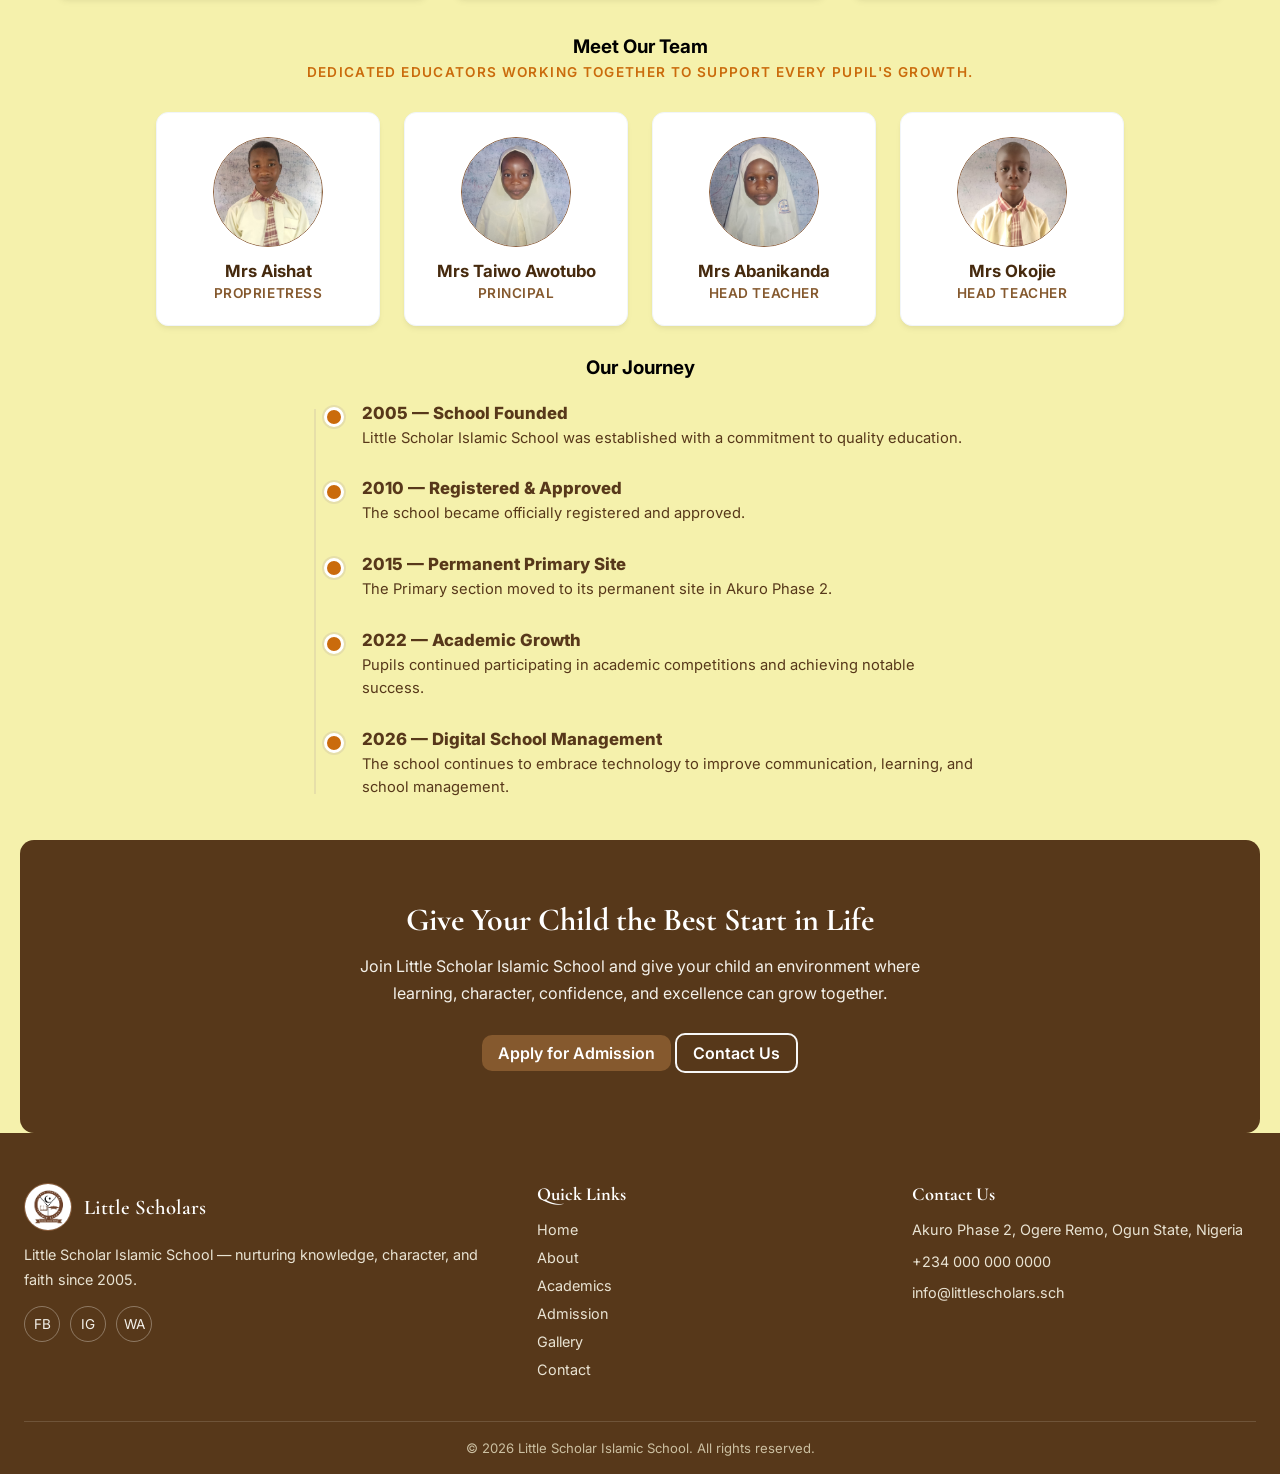
==== commit ddcba034: "Add Little Scholar Website" ====
--- a/about.html
+++ b/about.html
@@ -37,7 +37,7 @@
           <li><a href="gallery.html">Gallery</a></li>
           <li><a href="news.html">News</a></li>
           <li><a href="contact.html">Contact</a></li>
-          <li><a href="login.html" class="nav-login-btn">Login</a></li>
+          <li><a href="login.html" class="nav-login-btn">Portal</a></li>
         </ul>
       </div>
     </nav>
--- a/assets/css/index.css
+++ b/assets/css/index.css
@@ -1,23 +1,25 @@
 * { margin: 0; padding: 0; box-sizing: border-box; }
-  body {
-    background: #f5f1ac;
-    font-family: 'Inter', sans-serif;
-    min-height: 100vh;
-  }
+
+body {
+  background: #f5f1ac;
+  font-family: 'Inter', sans-serif;
+  min-height: 100vh;
+}
+
 @media (max-width: 368px) {
-    body {
-      font-size: 14px;
-    }
-  }
-
-  
-  /* ============================================
-  NAVIGATION
+  body { font-size: 14px; }
+}
+
+img { max-width: 100%; display: block; }
+
+/* ============================================
+   NAVIGATION (fixed on desktop, like the homepage)
    ============================================ */
 nav {
   background: #57381a;
   border-bottom: 1px solid rgba(212, 175, 55, 0.18);
-  position: sticky;
+  position: fixed;
+  width: 100%;
   top: 0;
   z-index: 100;
 }
@@ -53,6 +55,7 @@
   height: 96%;
   object-fit: cover;
   transform: scale(1.1);
+  margin: 0 auto;
 }
 
 .nav-logo-text {
@@ -64,7 +67,6 @@
   white-space: nowrap;
 }
 
-/* Mobile menu toggle button */
 .nav-toggle {
   display: none;
   flex-direction: column;
@@ -131,7 +133,15 @@
   width: 100%;
 }
 
-/* Login button treatment (spec asks for Login as a button, not a plain link) */
+nav ul a.active {
+  color: #f0c987;
+}
+
+nav ul a.active::after {
+  width: 100%;
+  background: #f0c987;
+}
+
 nav ul a.nav-login-btn {
   background: #85592e;
   padding: 8px 18px;
@@ -139,9 +149,7 @@
   color: #ffffff;
 }
 
-nav ul a.nav-login-btn::after {
-  display: none;
-}
+nav ul a.nav-login-btn::after { display: none; }
 
 nav ul a.nav-login-btn:hover {
   background: #91520a;
@@ -166,13 +174,9 @@
     transition: max-height 0.3s ease;
   }
 
-  nav ul.open {
-    max-height: 400px;
-  }
-
-  nav ul li {
-    width: 100%;
-  }
+  nav ul.open { max-height: 500px; }
+
+  nav ul li { width: 100%; }
 
   nav ul a {
     display: block;
@@ -181,14 +185,12 @@
     border-top: 1px solid rgba(233, 182, 13, 0.08);
   }
 
-  nav ul a.nav-login-btn {
-    border-radius: 0;
-  }
+  nav ul a.nav-login-btn { border-radius: 0; }
 }
 
 
 /* ============================================
-   HERO BANNER (top image + heading)
+  HERO BANNER (top image + heading)
    ============================================ */
 
   .hero {
@@ -793,4 +795,118 @@
 .reveal.is-visible {
   opacity: 1;
   transform: translateY(0);
+}
+
+
+/* ============================================
+   SITE FOOTER
+   ============================================ */
+.site-footer {
+  background: #57381a;
+  color: #f4f1ea;
+  margin-top: 0;
+  padding: 50px 24px 0;
+}
+
+.footer-inner {
+  max-width: 1400px;
+  margin: 0 auto;
+  display: grid;
+  grid-template-columns: 1.4fr 1fr 1fr;
+  gap: 32px;
+  padding-bottom: 34px;
+}
+
+.footer-col h4 {
+  font-family: 'Cormorant Garamond', serif;
+  font-size: 1.15rem;
+  margin-bottom: 14px;
+  color: #ffffff;
+}
+
+.footer-brand {
+  display: flex;
+  align-items: center;
+  gap: 12px;
+  margin-bottom: 12px;
+}
+
+.footer-brand .nav-logo-icon { width: 48px; height: 48px; }
+
+.footer-brand-text {
+  font-family: 'Cormorant Garamond', serif;
+  font-size: 1.3rem;
+  font-weight: 600;
+  color: #ffffff;
+}
+
+.footer-col p {
+  font-size: 0.9rem;
+  line-height: 1.7;
+  color: #e9e3d3;
+}
+
+.footer-links { list-style: none; }
+
+.footer-links li { margin-bottom: 8px; }
+
+.footer-links a {
+  color: #e9e3d3;
+  text-decoration: none;
+  font-size: 0.9rem;
+  transition: color 0.2s ease;
+}
+
+.footer-links a:hover { color: #f0c987; }
+
+.footer-contact li {
+  list-style: none;
+  font-size: 0.9rem;
+  color: #e9e3d3;
+  margin-bottom: 10px;
+  line-height: 1.5;
+}
+
+.footer-social { display: flex; gap: 10px; margin-top: 14px; }
+
+.footer-social a {
+  display: inline-flex;
+  align-items: center;
+  justify-content: center;
+  width: 36px;
+  height: 36px;
+  border-radius: 50%;
+  border: 1px solid rgba(244, 241, 234, 0.35);
+  color: #f4f1ea;
+  text-decoration: none;
+  font-size: 0.85rem;
+  transition: background 0.2s ease, border-color 0.2s ease;
+}
+
+.footer-social a:hover { background: #85592e; border-color: #85592e; }
+
+.footer-bottom {
+  border-top: 1px solid rgba(244, 241, 234, 0.15);
+  text-align: center;
+  padding: 18px 0;
+  font-size: 0.82rem;
+  color: #cbbfa1;
+}
+
+@media (max-width: 768px) {
+  .footer-inner { grid-template-columns: 1fr; gap: 28px; }
+}
+
+/* ============================================
+   SCROLL-REVEAL (used by academics.js)
+   ============================================ */
+.reveal {
+  opacity: 0;
+  transform: translateY(18px);
+  transition: opacity 0.6s ease, transform 0.6s ease;
+}
+
+.reveal.is-visible {
+  opacity: 1;
+  transform: translateY(0);
 }
--- a/assets/css/about.css
+++ b/assets/css/about.css
@@ -1,33 +1,33 @@
 /* ============================================
   ABOUT PAGE 
    ============================================ */
-
 * { margin: 0; padding: 0; box-sizing: border-box; }
-  body {
-    background: #f5f1ac;
-    font-family: 'Inter', sans-serif;
-    min-height: 100vh;
-  }
+
+body {
+  background: #f5f1ac;
+  font-family: 'Inter', sans-serif;
+  min-height: 100vh;
+}
+
 @media (max-width: 368px) {
-    body {
-      font-size: 14px;
-    }
-  }
-
-  
-  /* ============================================
-  NAVIGATION
+  body { font-size: 14px; }
+}
+
+img { max-width: 100%; display: block; }
+
+/* ============================================
+   NAVIGATION (fixed/sticky on desktop, like the homepage)
    ============================================ */
 nav {
   background: #57381a;
   border-bottom: 1px solid rgba(212, 175, 55, 0.18);
-  position: sticky;
+  position: fixed;
   top: 0;
   z-index: 100;
+  width: 100%;
 }
 
 .nav-inner {
-  max-width: 1400px;
   margin: 0 auto;
   display: flex;
   align-items: center;
@@ -57,6 +57,7 @@
   height: 96%;
   object-fit: cover;
   transform: scale(1.1);
+  margin: 0 auto;
 }
 
 .nav-logo-text {
@@ -68,7 +69,6 @@
   white-space: nowrap;
 }
 
-/* Mobile menu toggle button */
 .nav-toggle {
   display: none;
   flex-direction: column;
@@ -135,7 +135,15 @@
   width: 100%;
 }
 
-/* Login button treatment (spec asks for Login as a button, not a plain link) */
+nav ul a.active {
+  color: #f0c987;
+}
+
+nav ul a.active::after {
+  width: 100%;
+  background: #f0c987;
+}
+
 nav ul a.nav-login-btn {
   background: #85592e;
   padding: 8px 18px;
@@ -143,9 +151,7 @@
   color: #ffffff;
 }
 
-nav ul a.nav-login-btn::after {
-  display: none;
-}
+nav ul a.nav-login-btn::after { display: none; }
 
 nav ul a.nav-login-btn:hover {
   background: #91520a;
@@ -170,13 +176,9 @@
     transition: max-height 0.3s ease;
   }
 
-  nav ul.open {
-    max-height: 400px;
-  }
-
-  nav ul li {
-    width: 100%;
-  }
+  nav ul.open { max-height: 500px; }
+
+  nav ul li { width: 100%; }
 
   nav ul a {
     display: block;
@@ -185,33 +187,36 @@
     border-top: 1px solid rgba(233, 182, 13, 0.08);
   }
 
-  nav ul a.nav-login-btn {
-    border-radius: 0;
-  }
-}
-
-
-nav .nav1 {
-  background: #57381a;
-  border-bottom: 1px solid rgba(212, 175, 55, 0.18);
-  position: sticky;
-  top: 0;
-  z-index: 100;
-}
+  nav ul a.nav-login-btn { border-radius: 0; }
+}
+
+
 /* ---------- About hero: same hero, soft cream overlay ---------- */
-.hero.hero--about::before {
-  content: '';
-  position: absolute;
-  inset: 0;
+
+.hero {
+  position: relative;
+  width: 100%;
+  height: 95vh;
+  overflow: hidden;
+}
+
+.hero img {
   width: 100%;
   height: 100%;
   object-fit: cover;
-  filter: brightness(60%);   
-  z-index: 1;
-}
-
-.hero.hero--about .hero-content {
-  z-index: 2;
+  filter: brightness(60%); 
+  
+}
+.hero-content {
+  position: absolute;
+  top: 45%;
+  left: 50%;
+  transform: translate(-50%, -50%);
+  text-align: center;
+  color: #fdfdfd;
+  text-shadow: 2px 2px 8px rgba(0, 0, 0, 0.7);
+  width: 90%;
+  max-width: 1000px;
 }
 
 /* ---------- Section label (small eyebrow above headings) ---------- */
@@ -510,4 +515,118 @@
   .principal-img {
     max-height: 260px;
   }
+}
+
+
+/* ============================================
+   SITE FOOTER
+   ============================================ */
+.site-footer {
+  background: #57381a;
+  color: #f4f1ea;
+  margin-top: 0;
+  padding: 50px 24px 0;
+}
+
+.footer-inner {
+  max-width: 1400px;
+  margin: 0 auto;
+  display: grid;
+  grid-template-columns: 1.4fr 1fr 1fr;
+  gap: 32px;
+  padding-bottom: 34px;
+}
+
+.footer-col h4 {
+  font-family: 'Cormorant Garamond', serif;
+  font-size: 1.15rem;
+  margin-bottom: 14px;
+  color: #ffffff;
+}
+
+.footer-brand {
+  display: flex;
+  align-items: center;
+  gap: 12px;
+  margin-bottom: 12px;
+}
+
+.footer-brand .nav-logo-icon { width: 48px; height: 48px; }
+
+.footer-brand-text {
+  font-family: 'Cormorant Garamond', serif;
+  font-size: 1.3rem;
+  font-weight: 600;
+  color: #ffffff;
+}
+
+.footer-col p {
+  font-size: 0.9rem;
+  line-height: 1.7;
+  color: #e9e3d3;
+}
+
+.footer-links { list-style: none; }
+
+.footer-links li { margin-bottom: 8px; }
+
+.footer-links a {
+  color: #e9e3d3;
+  text-decoration: none;
+  font-size: 0.9rem;
+  transition: color 0.2s ease;
+}
+
+.footer-links a:hover { color: #f0c987; }
+
+.footer-contact li {
+  list-style: none;
+  font-size: 0.9rem;
+  color: #e9e3d3;
+  margin-bottom: 10px;
+  line-height: 1.5;
+}
+
+.footer-social { display: flex; gap: 10px; margin-top: 14px; }
+
+.footer-social a {
+  display: inline-flex;
+  align-items: center;
+  justify-content: center;
+  width: 36px;
+  height: 36px;
+  border-radius: 50%;
+  border: 1px solid rgba(244, 241, 234, 0.35);
+  color: #f4f1ea;
+  text-decoration: none;
+  font-size: 0.85rem;
+  transition: background 0.2s ease, border-color 0.2s ease;
+}
+
+.footer-social a:hover { background: #85592e; border-color: #85592e; }
+
+.footer-bottom {
+  border-top: 1px solid rgba(244, 241, 234, 0.15);
+  text-align: center;
+  padding: 18px 0;
+  font-size: 0.82rem;
+  color: #cbbfa1;
+}
+
+@media (max-width: 768px) {
+  .footer-inner { grid-template-columns: 1fr; gap: 28px; }
+}
+
+/* ============================================
+   SCROLL-REVEAL (used by academics.js)
+   ============================================ */
+.reveal {
+  opacity: 0;
+  transform: translateY(18px);
+  transition: opacity 0.6s ease, transform 0.6s ease;
+}
+
+.reveal.is-visible {
+  opacity: 1;
+  transform: translateY(0);
 }
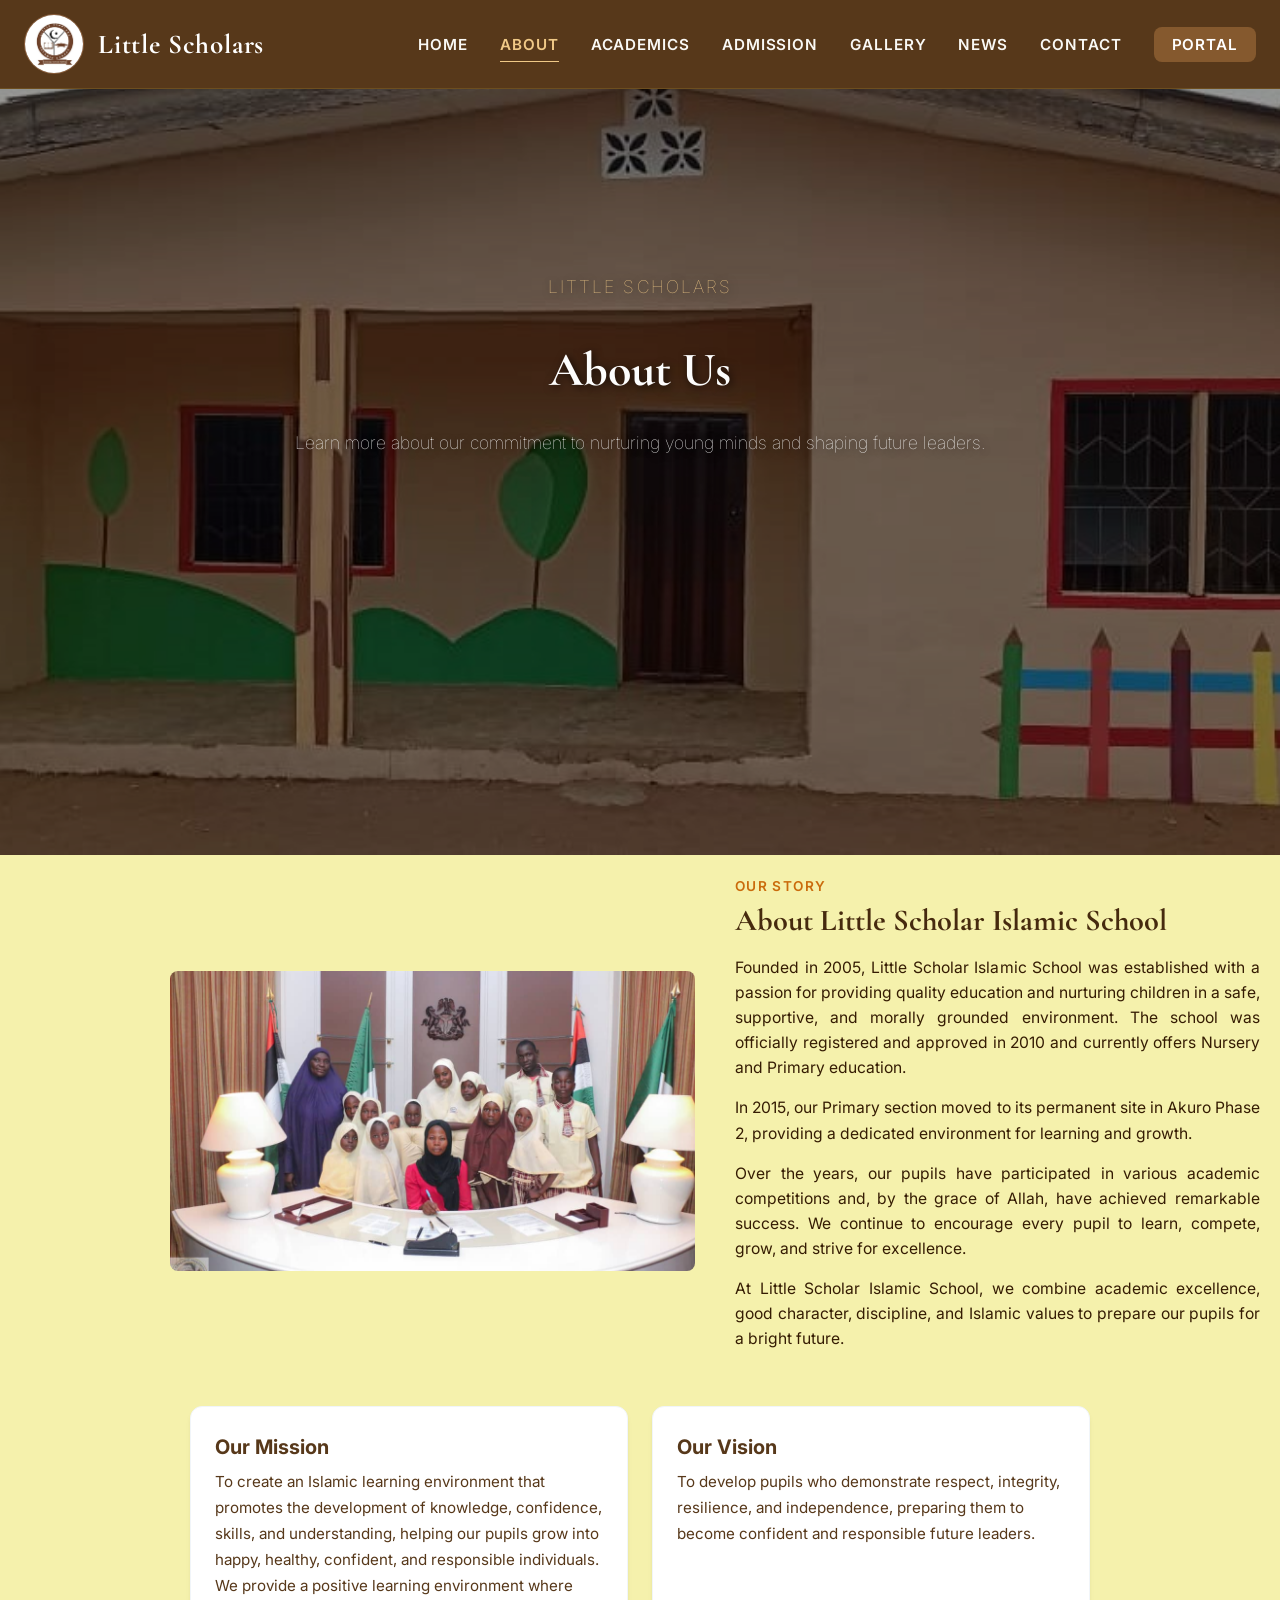
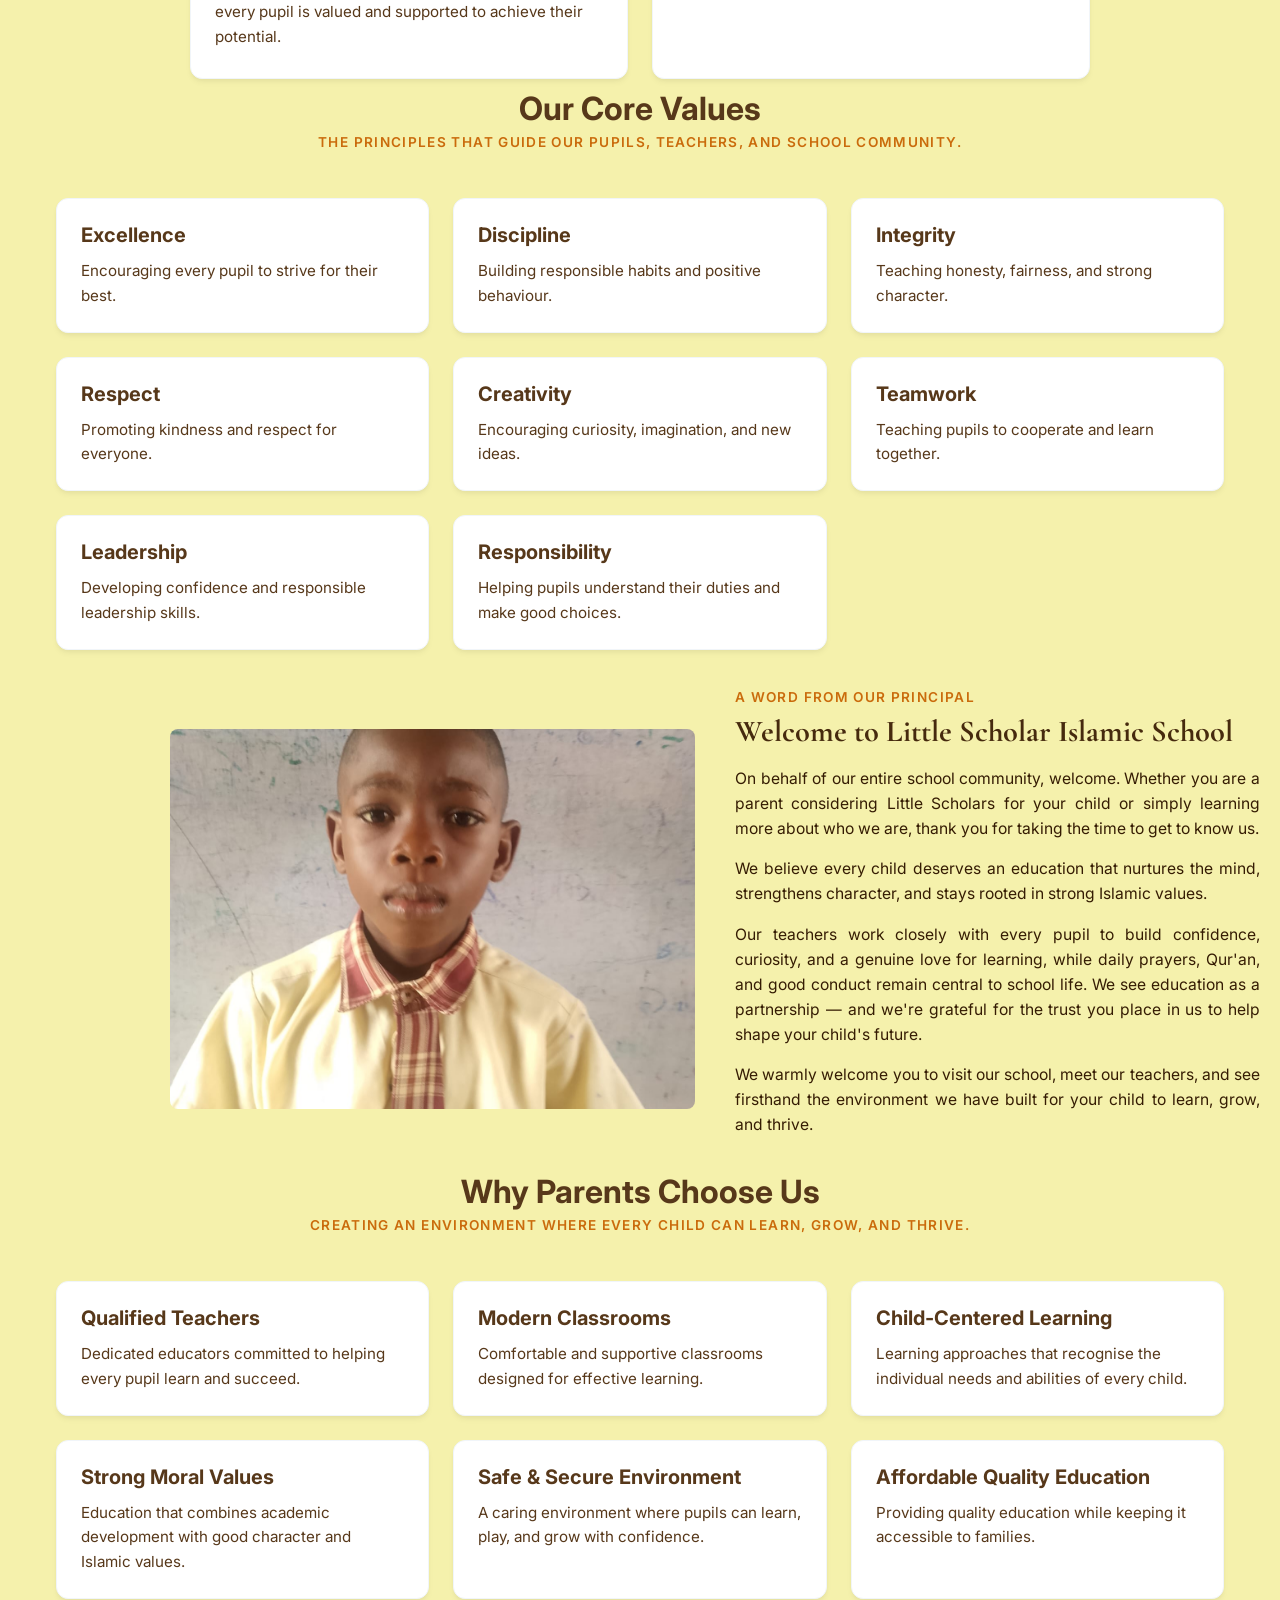
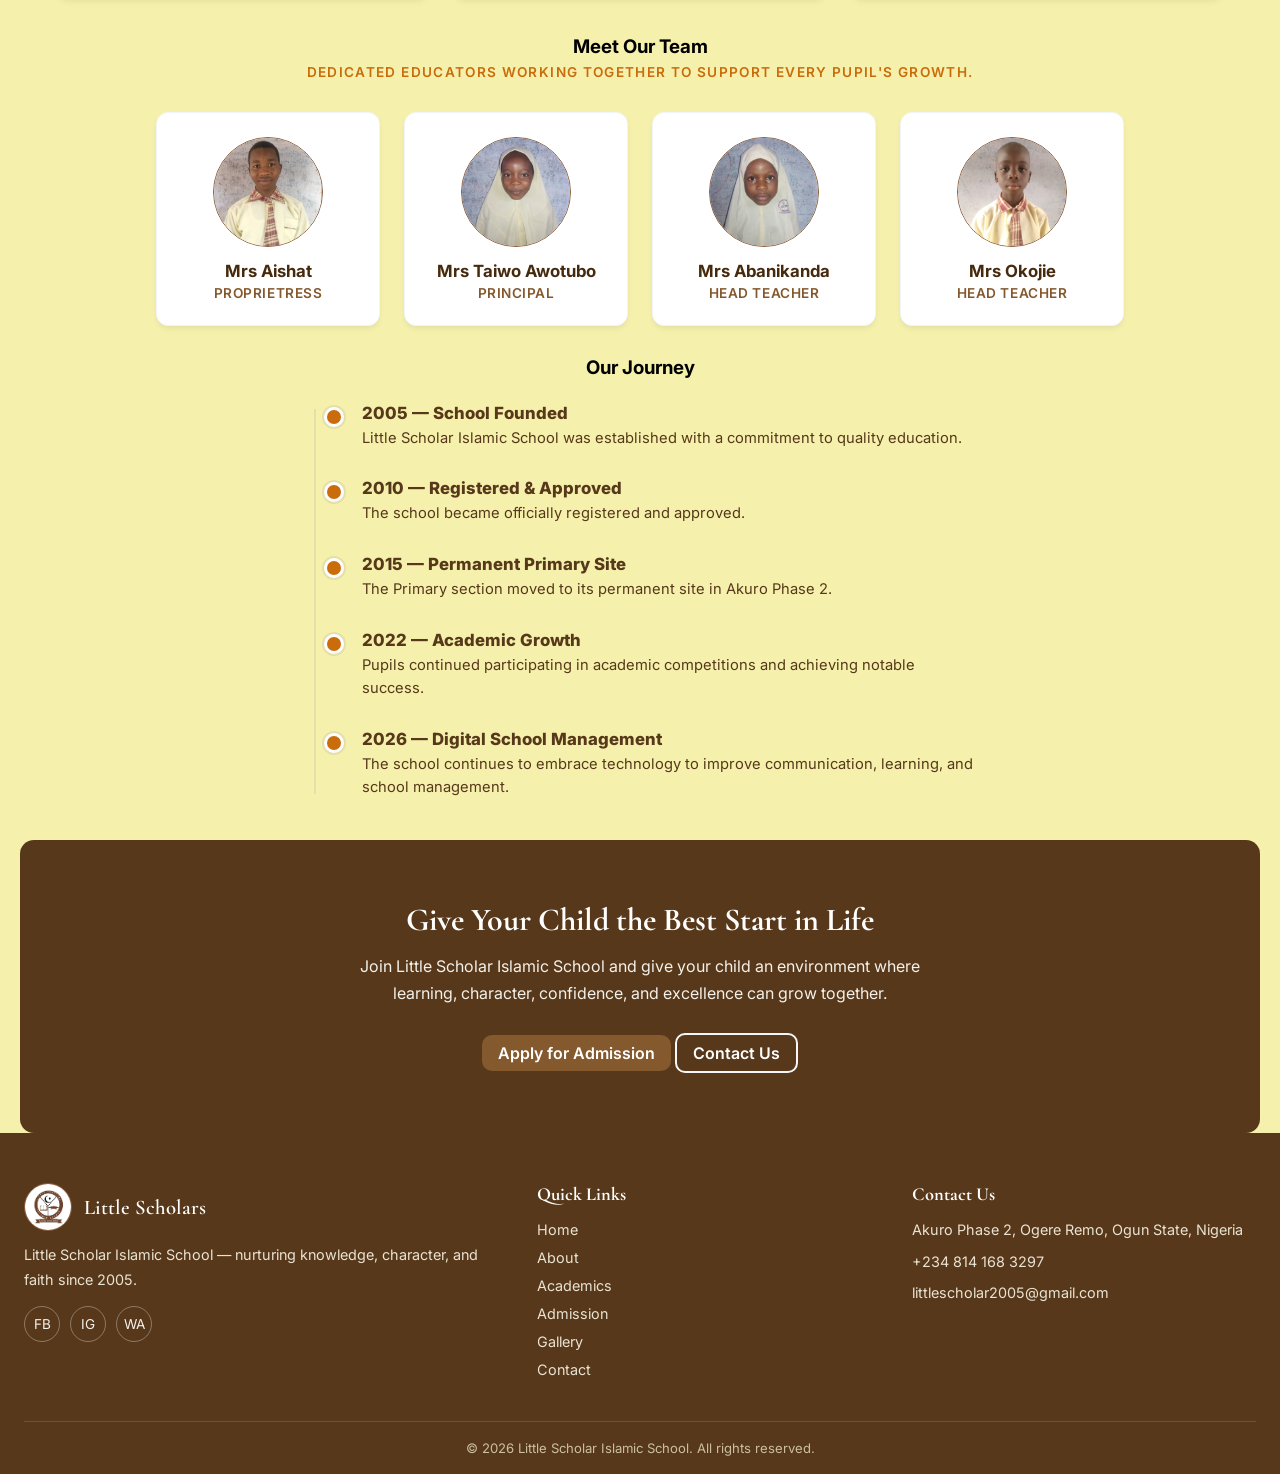
==== commit 12c1a761: "Add Little Scholar Website" ====
--- a/about.html
+++ b/about.html
@@ -192,22 +192,22 @@
     </div>
     <div class="team-grid">
       <div class="team-card reveal">
-        <img src="assets/images/7.jpeg" alt="Staff photo placeholder" class="team-photo">
+        <img src="assets/images/7.jpeg" alt="Staff photo" class="team-photo">
         <h3>Mrs Aishat</h3>
         <p>Proprietress</p>
       </div>
       <div class="team-card reveal">
-        <img src="assets/images/8.jpeg" alt="Staff photo placeholder" class="team-photo">
+        <img src="assets/images/8.jpeg" alt="Staff photo" class="team-photo">
         <h3>Mrs Taiwo Awotubo</h3>
         <p>Principal</p>
       </div>
       <div class="team-card reveal">
-        <img src="assets/images/9.jpeg" alt="Staff photo placeholder" class="team-photo">
+        <img src="assets/images/9.jpeg" alt="Staff photo" class="team-photo">
         <h3>Mrs Abanikanda</h3>
         <p>Head Teacher</p>
       </div>
       <div class="team-card reveal">
-        <img src="assets/images/10.jpeg" alt="Staff photo placeholder" class="team-photo">
+        <img src="assets/images/10.jpeg" alt="Staff photo" class="team-photo">
         <h3>Mrs Okojie</h3>
         <p>Head Teacher</p>
       </div>
@@ -266,7 +266,7 @@
         <div class="footer-social">
           <a href="#" aria-label="Facebook">FB</a>
           <a href="#" aria-label="Instagram">IG</a>
-          <a href="#" aria-label="WhatsApp">WA</a>
+          <a href="https://wa.me/2348058640430" aria-label="WhatsApp">WA</a>
         </div>
       </div>
 
@@ -286,8 +286,8 @@
         <h4>Contact Us</h4>
         <ul class="footer-contact">
           <li>Akuro Phase 2, Ogere Remo, Ogun State, Nigeria</li>
-          <li>+234 000 000 0000</li>
-          <li>info@littlescholars.sch</li>
+          <li>+234 814 168 3297</li>
+          <li>littlescholar2005@gmail.com</li>
         </ul>
       </div>
     </div>
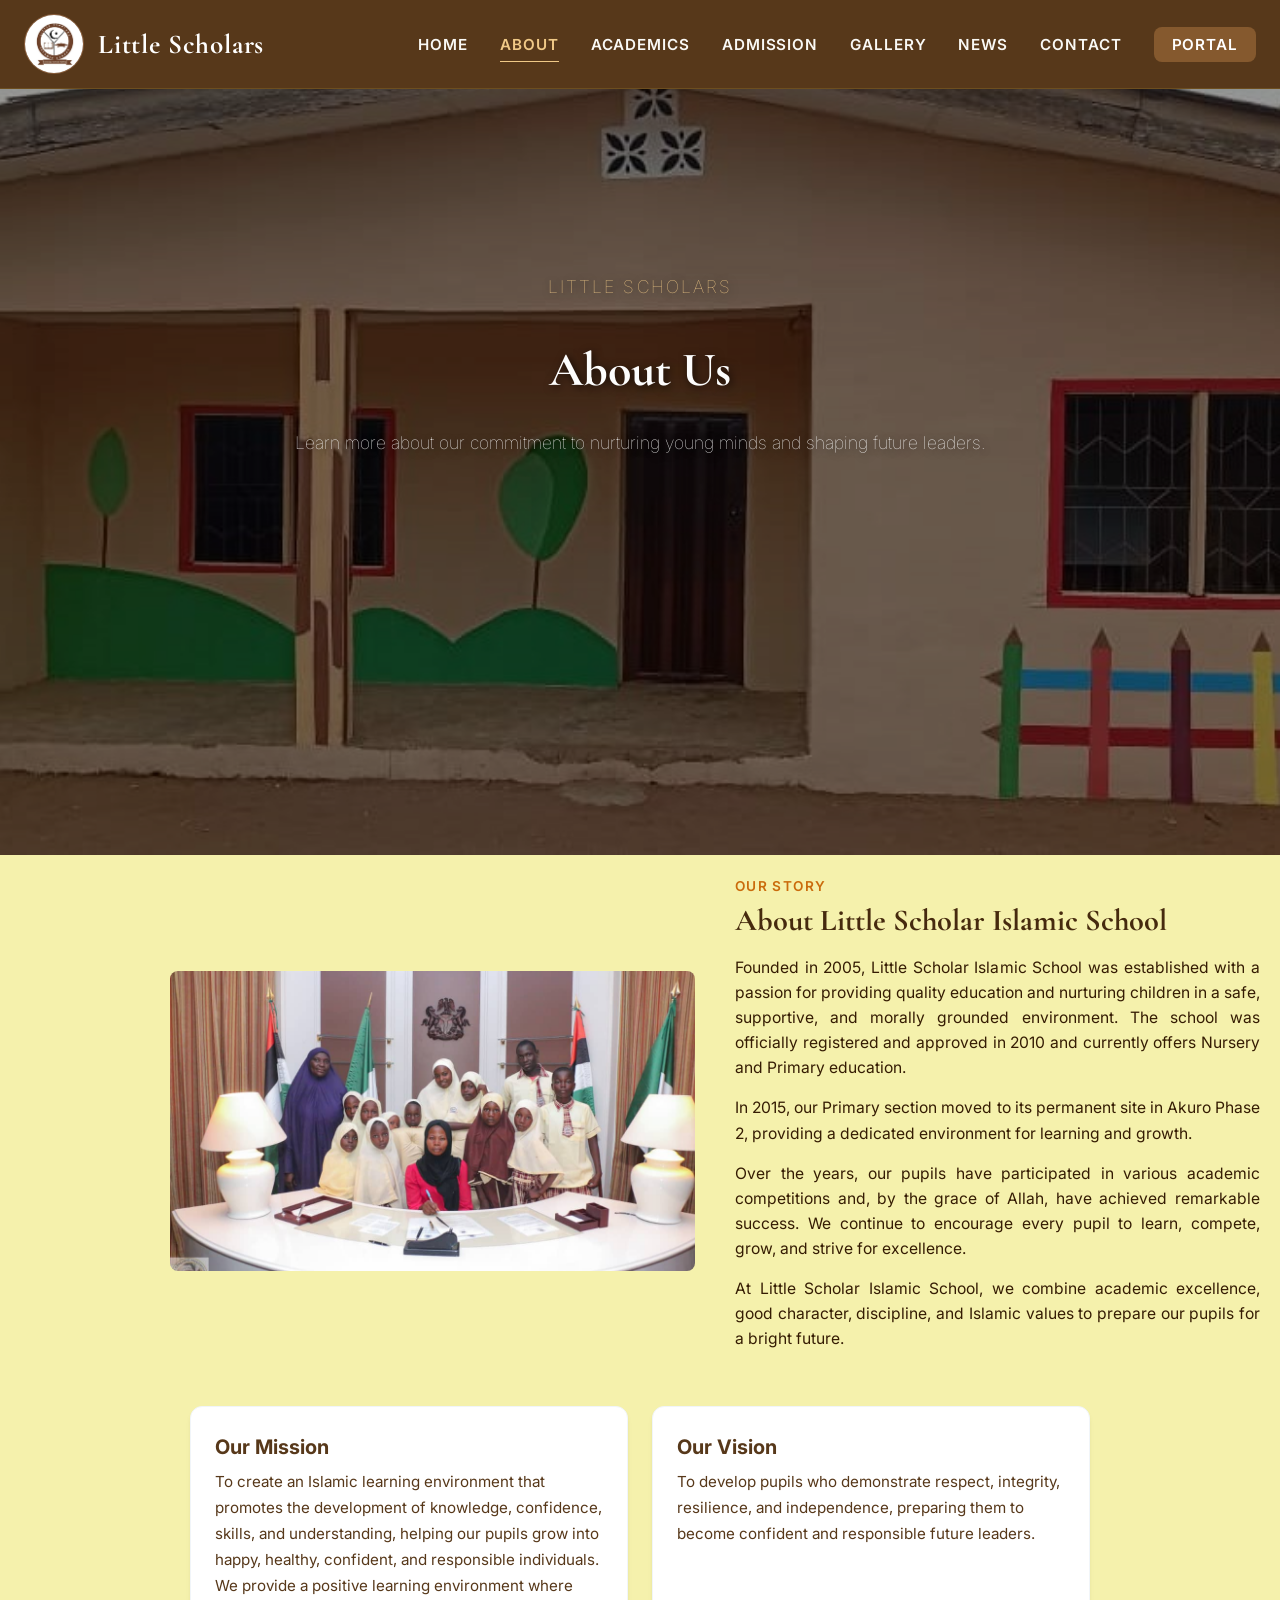
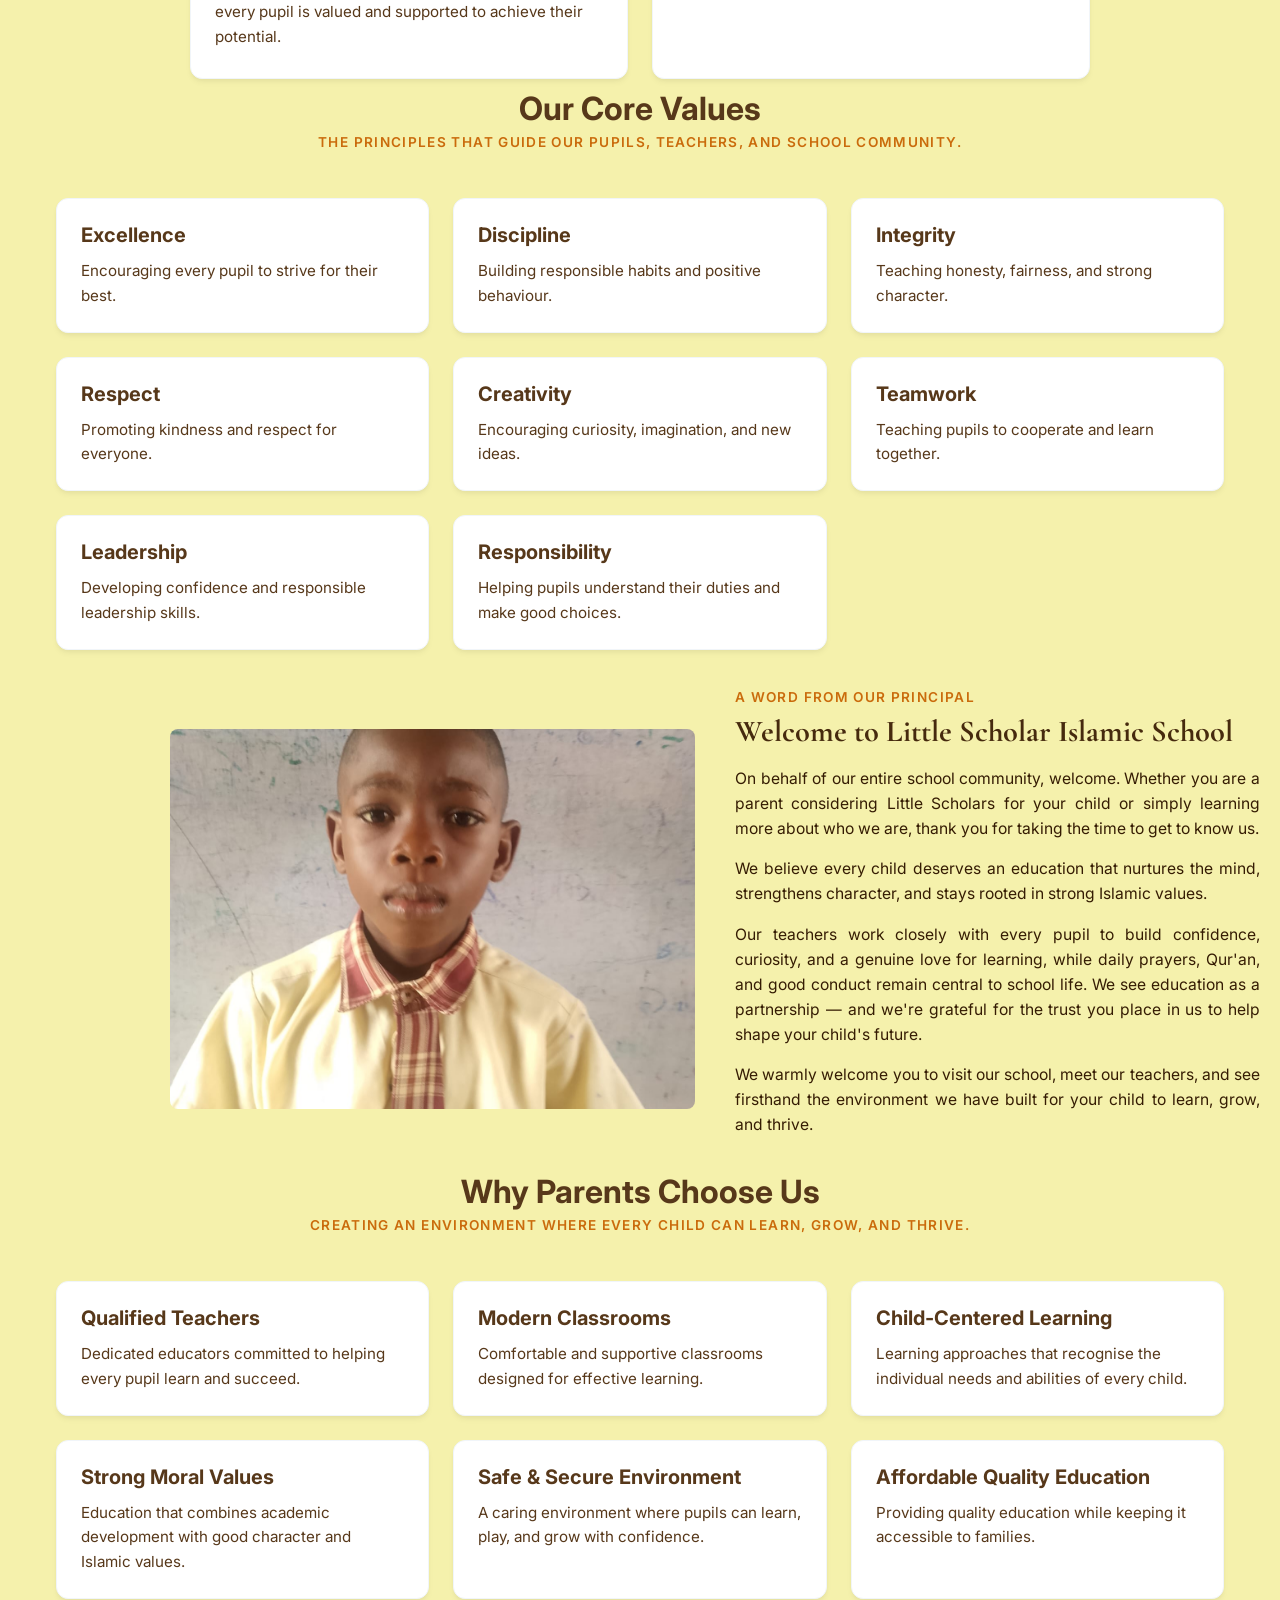
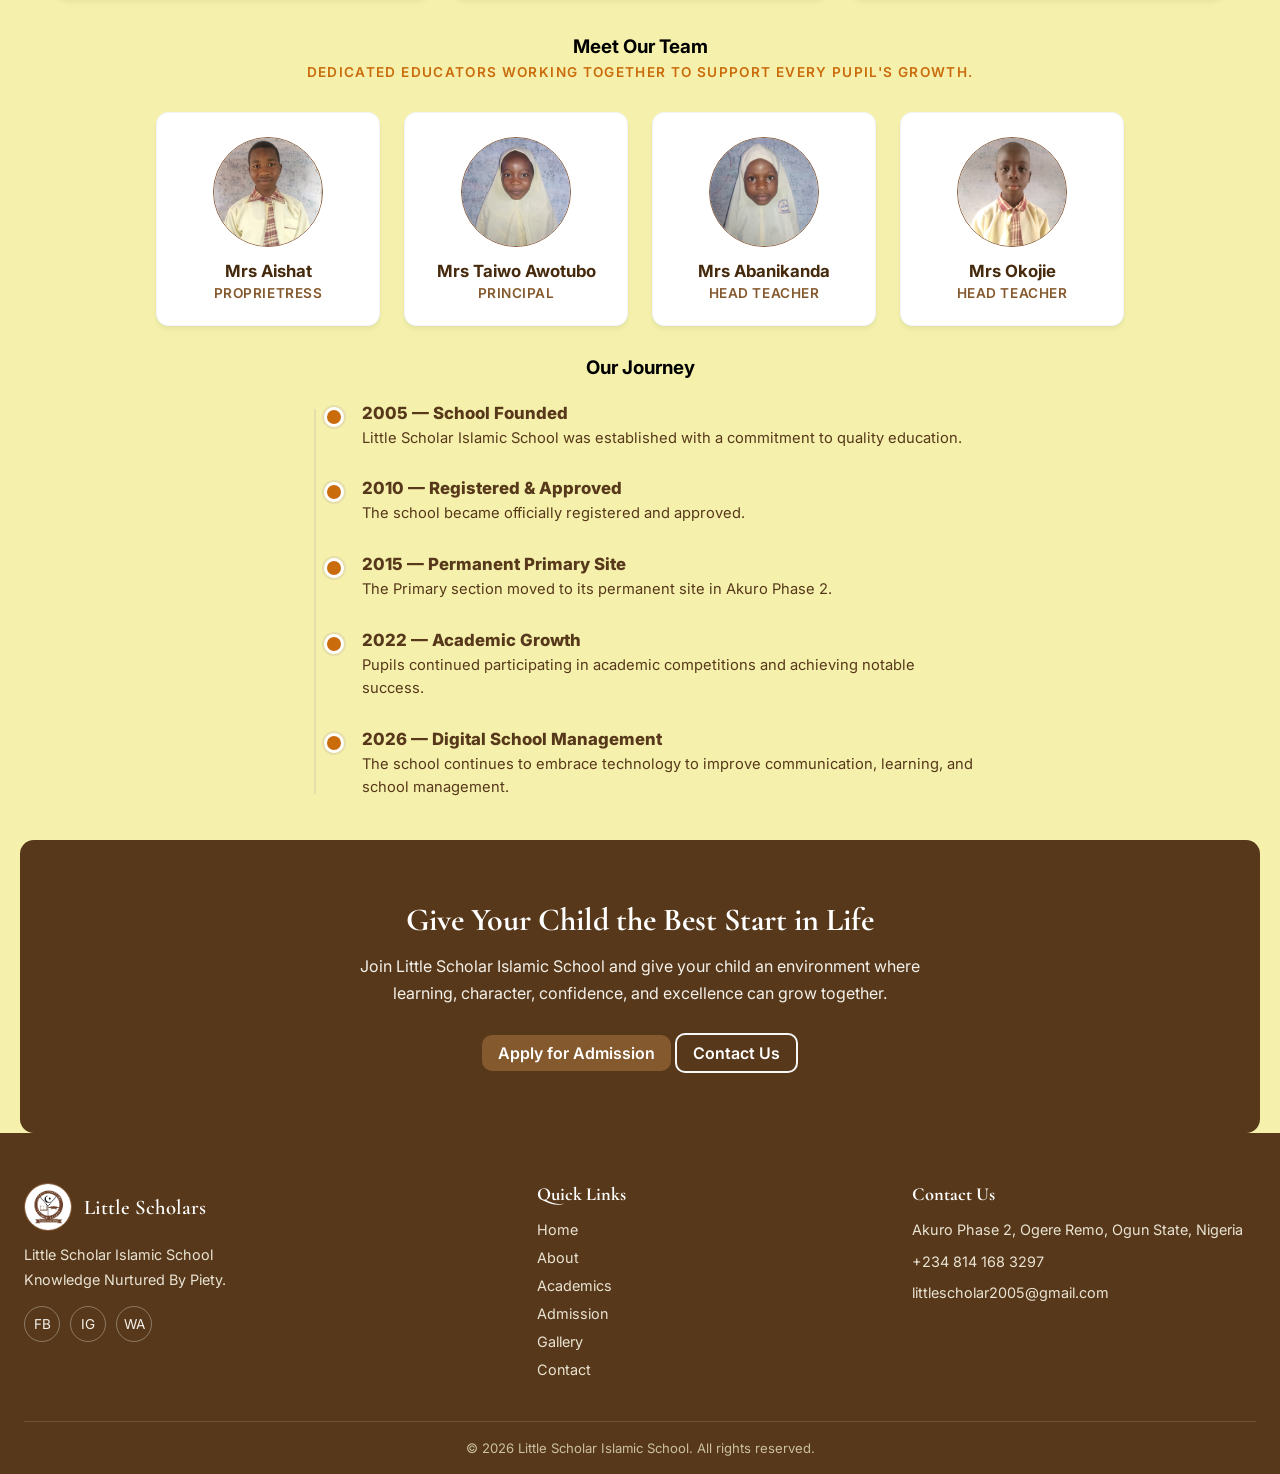
==== commit fb25a79f: "Add Little Scholar Website" ====
--- a/about.html
+++ b/about.html
@@ -262,7 +262,8 @@
           </div>
           <span class="footer-brand-text">Little Scholars</span>
         </div>
-        <p>Little Scholar Islamic School — nurturing knowledge, character, and faith since 2005.</p>
+        <p>Little Scholar Islamic School</p>
+        <p>Knowledge Nurtured By Piety.</p>
         <div class="footer-social">
           <a href="#" aria-label="Facebook">FB</a>
           <a href="#" aria-label="Instagram">IG</a>
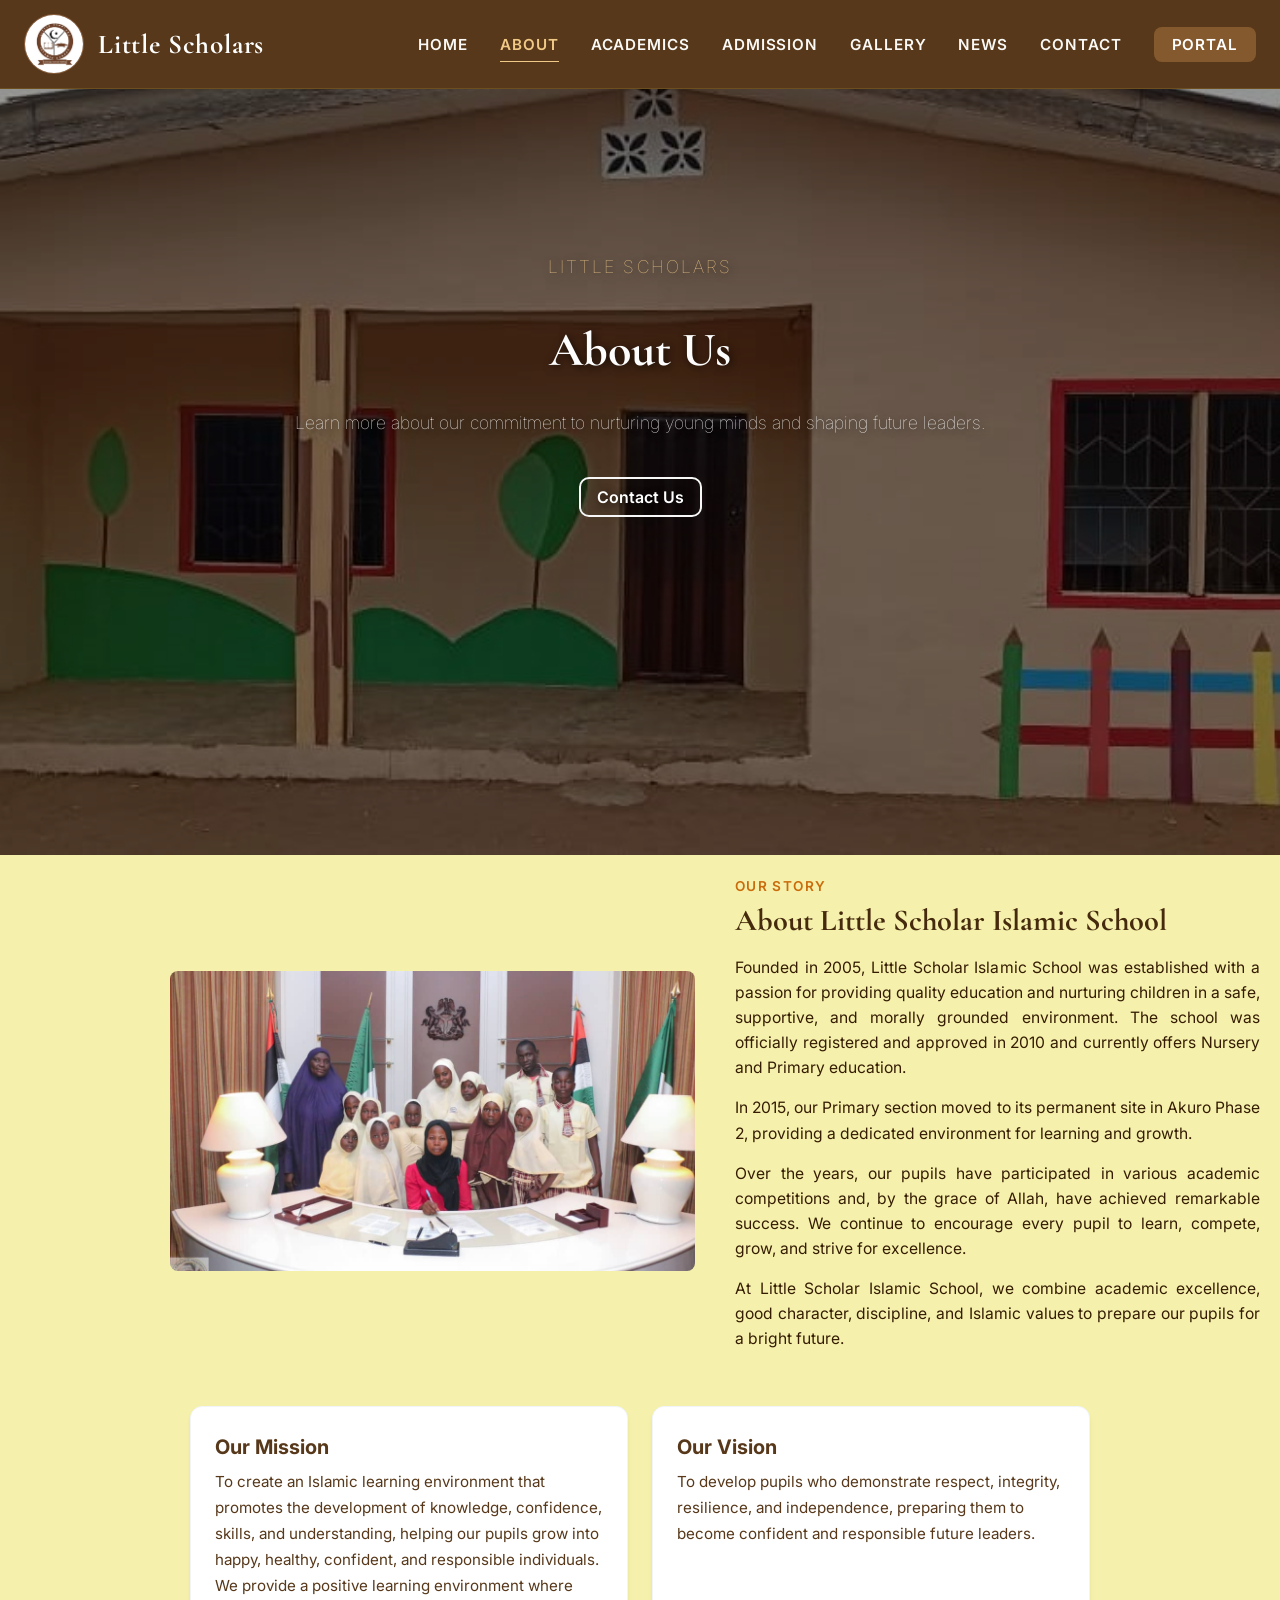
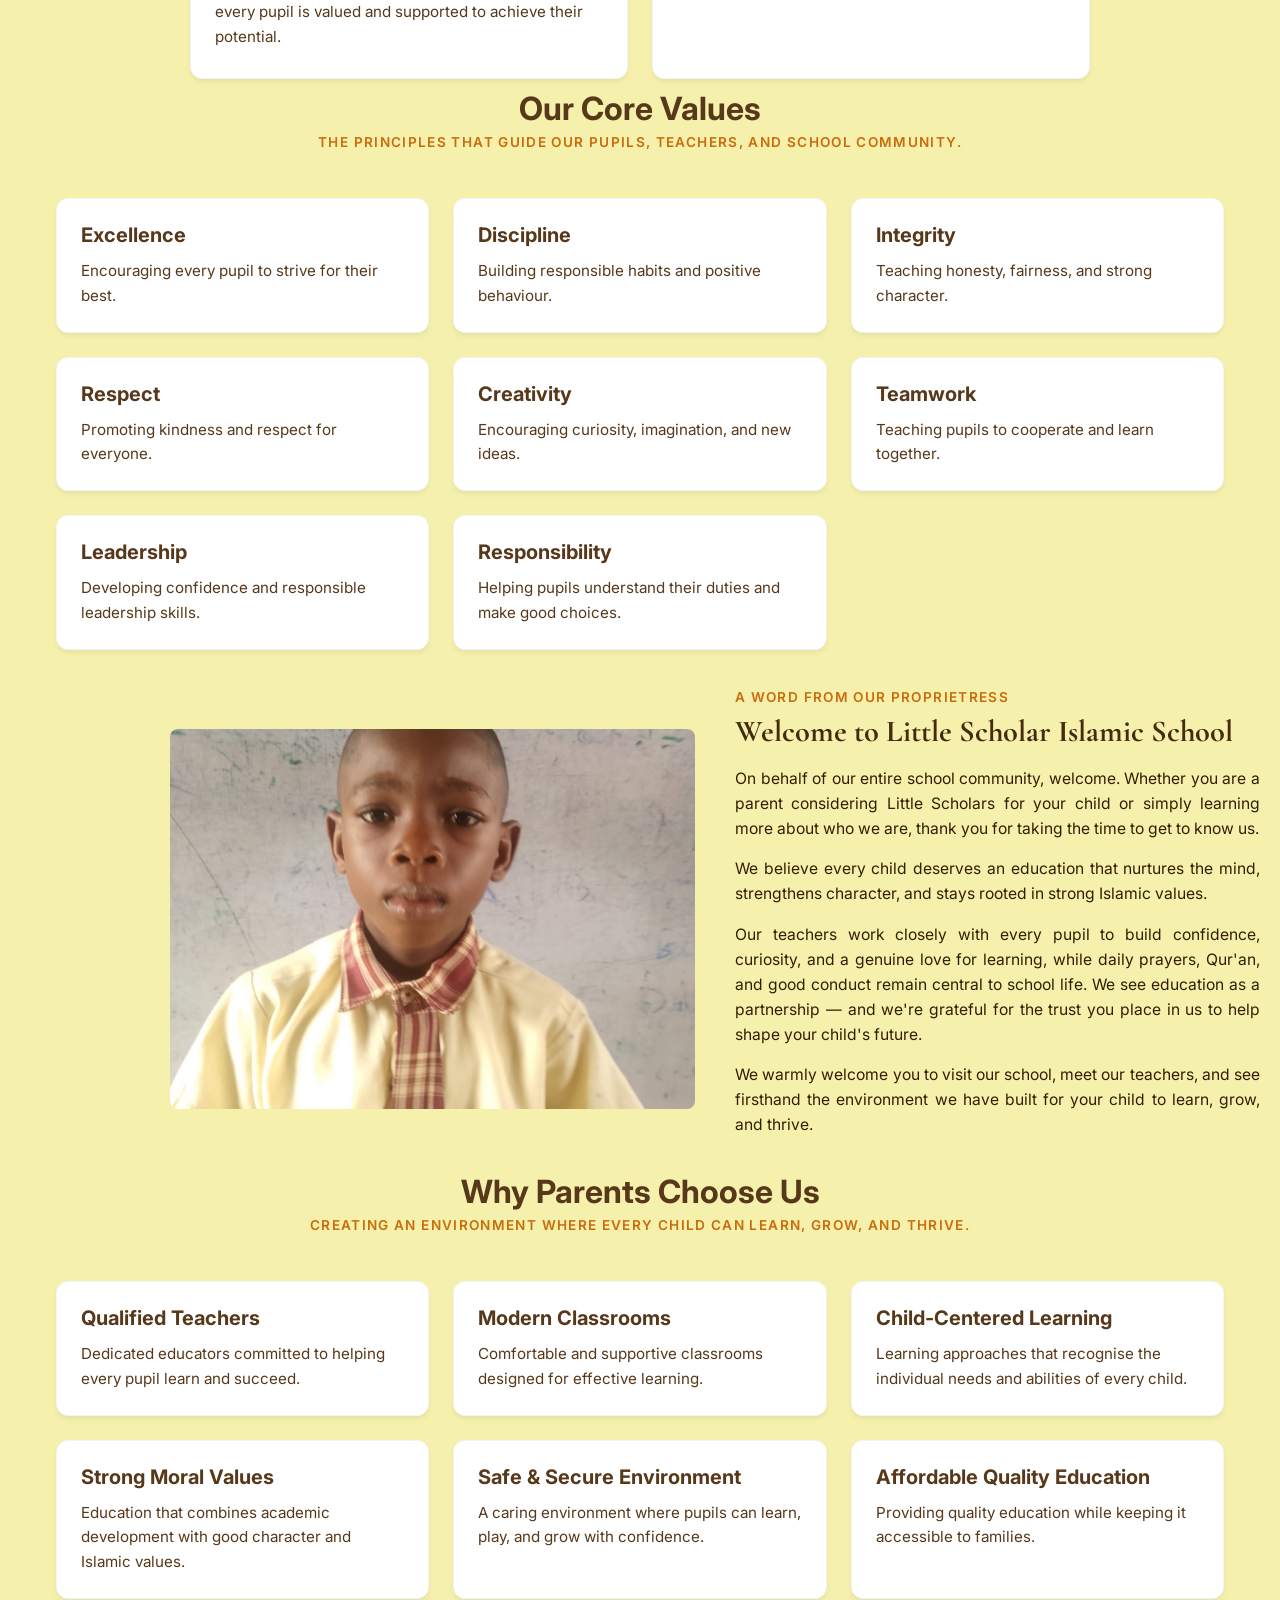
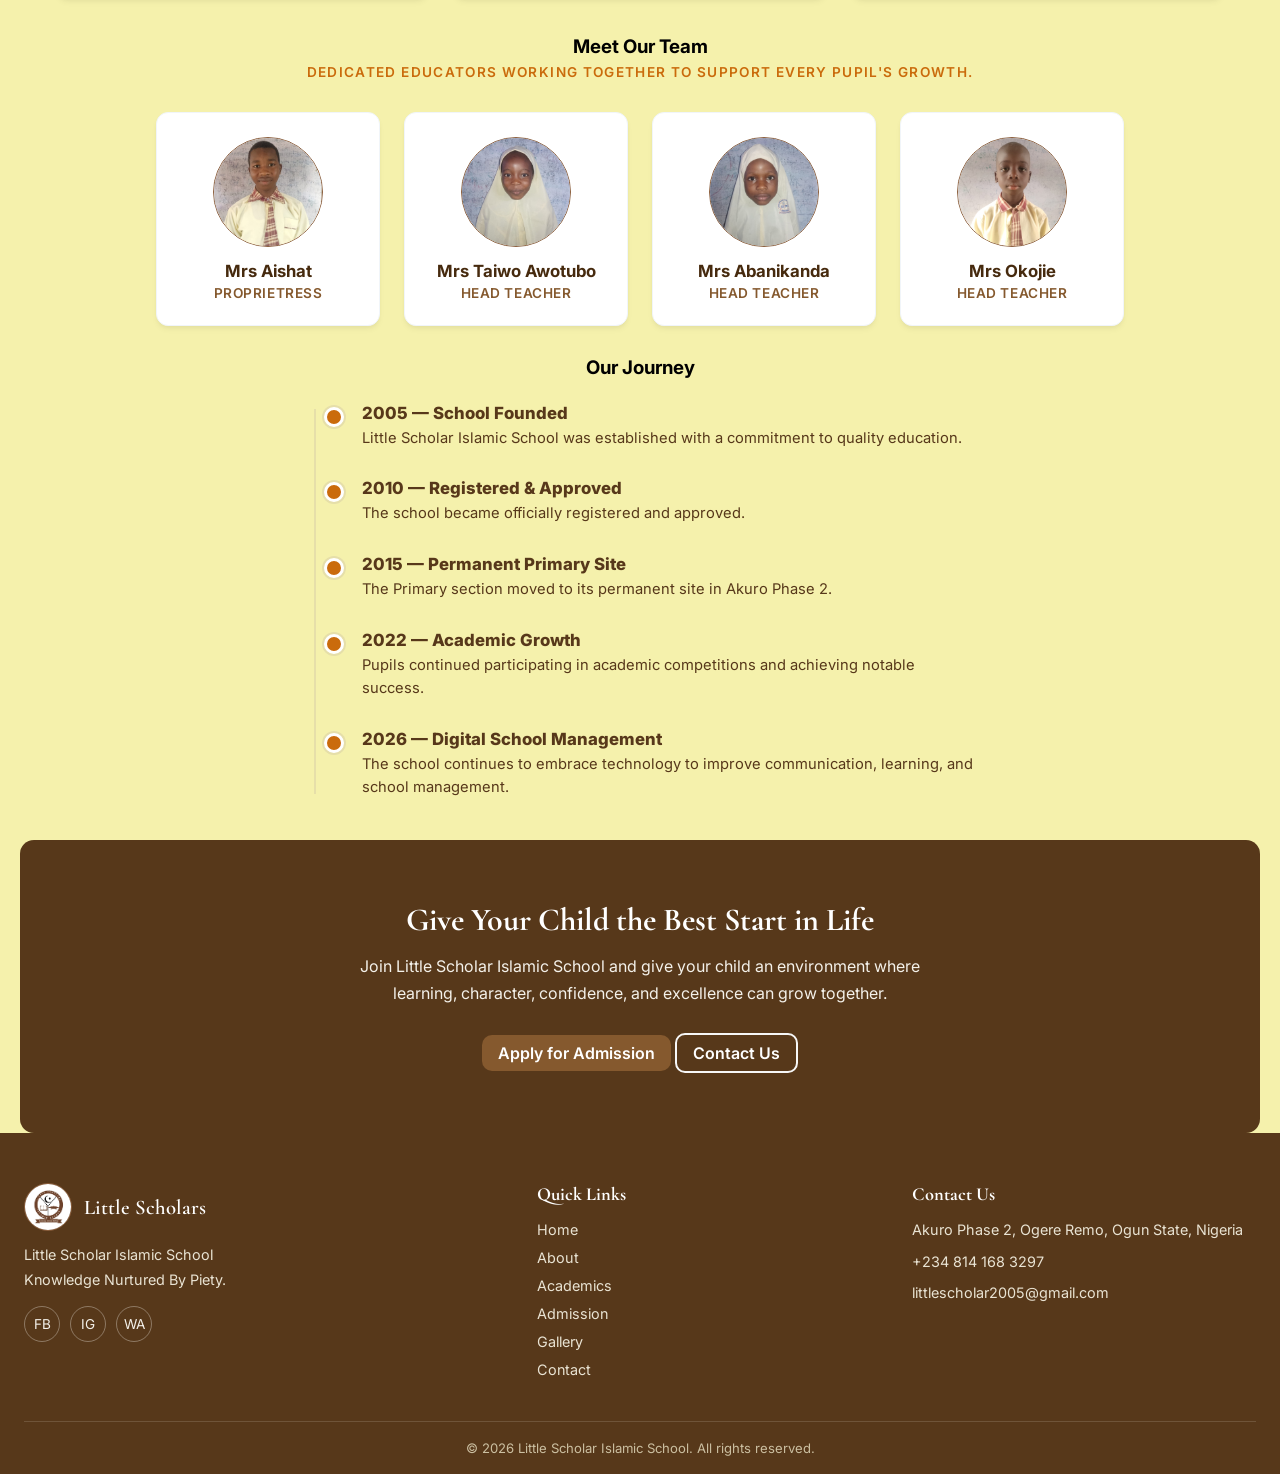
==== commit 9d617427: "Add Little Scholar Website" ====
--- a/about.html
+++ b/about.html
@@ -54,6 +54,10 @@
         <p class="hero-eyebrow">Little Scholars</p>
         <h1>About Us</h1>
         <p>Learn more about our commitment to nurturing young minds and shaping future leaders.</p>
+
+        <div class="cta-btn">
+          <a href="contact.html" class="btn">Contact Us</a>
+        </div>
       </div>
     </section>
 
@@ -136,7 +140,7 @@
         <img src="assets/images/11.jpeg" alt="The Principal, Little Scholars" class="about-img principal-img">
       </div>
       <div class="about-content">
-        <span class="section-label">A Word From Our Principal</span>
+        <span class="section-label">A Word From Our Proprietress</span>
         <h2 class="section-heading">Welcome to Little Scholar Islamic School</h2>
 
         <p>On behalf of our entire school community, welcome. Whether you are a parent considering Little Scholars for your child or simply learning more about who we are, thank you for taking the time to get to know us.</p>
@@ -199,7 +203,7 @@
       <div class="team-card reveal">
         <img src="assets/images/8.jpeg" alt="Staff photo" class="team-photo">
         <h3>Mrs Taiwo Awotubo</h3>
-        <p>Principal</p>
+        <p>Head Teacher</p>
       </div>
       <div class="team-card reveal">
         <img src="assets/images/9.jpeg" alt="Staff photo" class="team-photo">
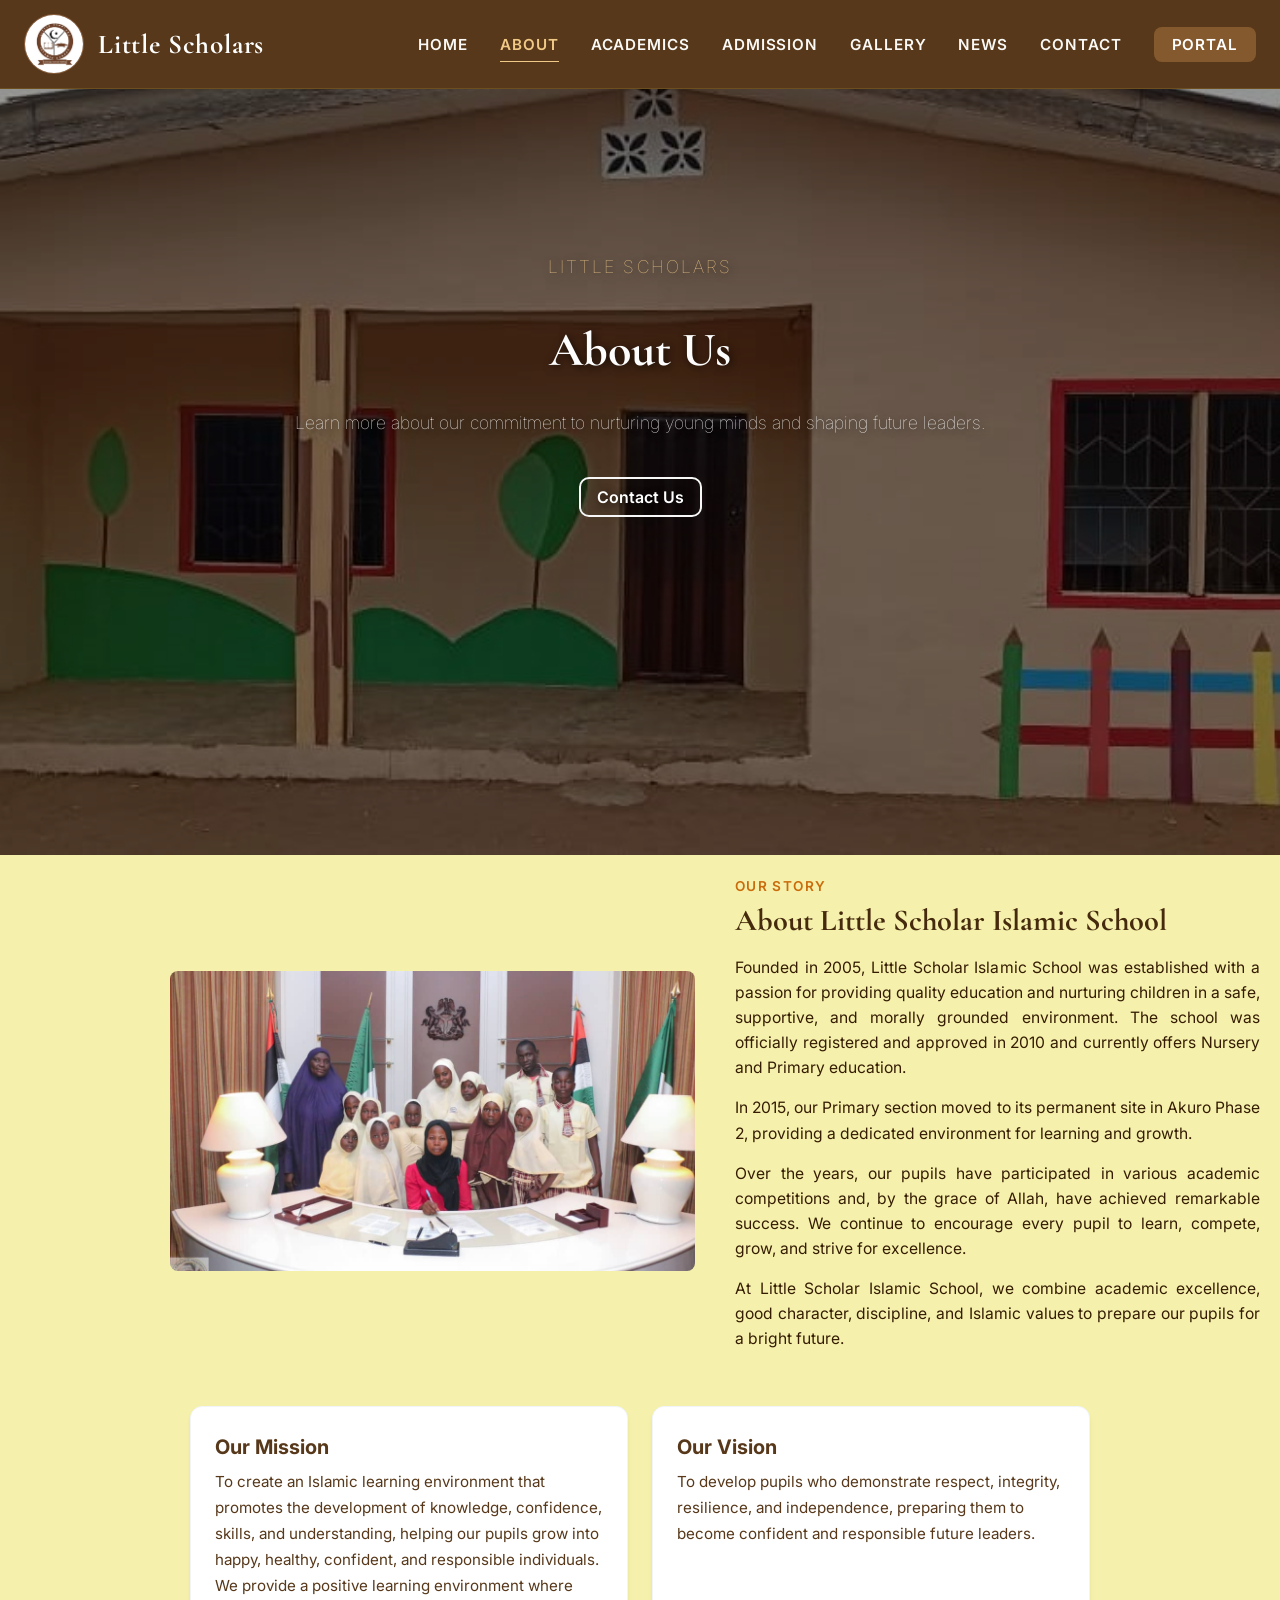
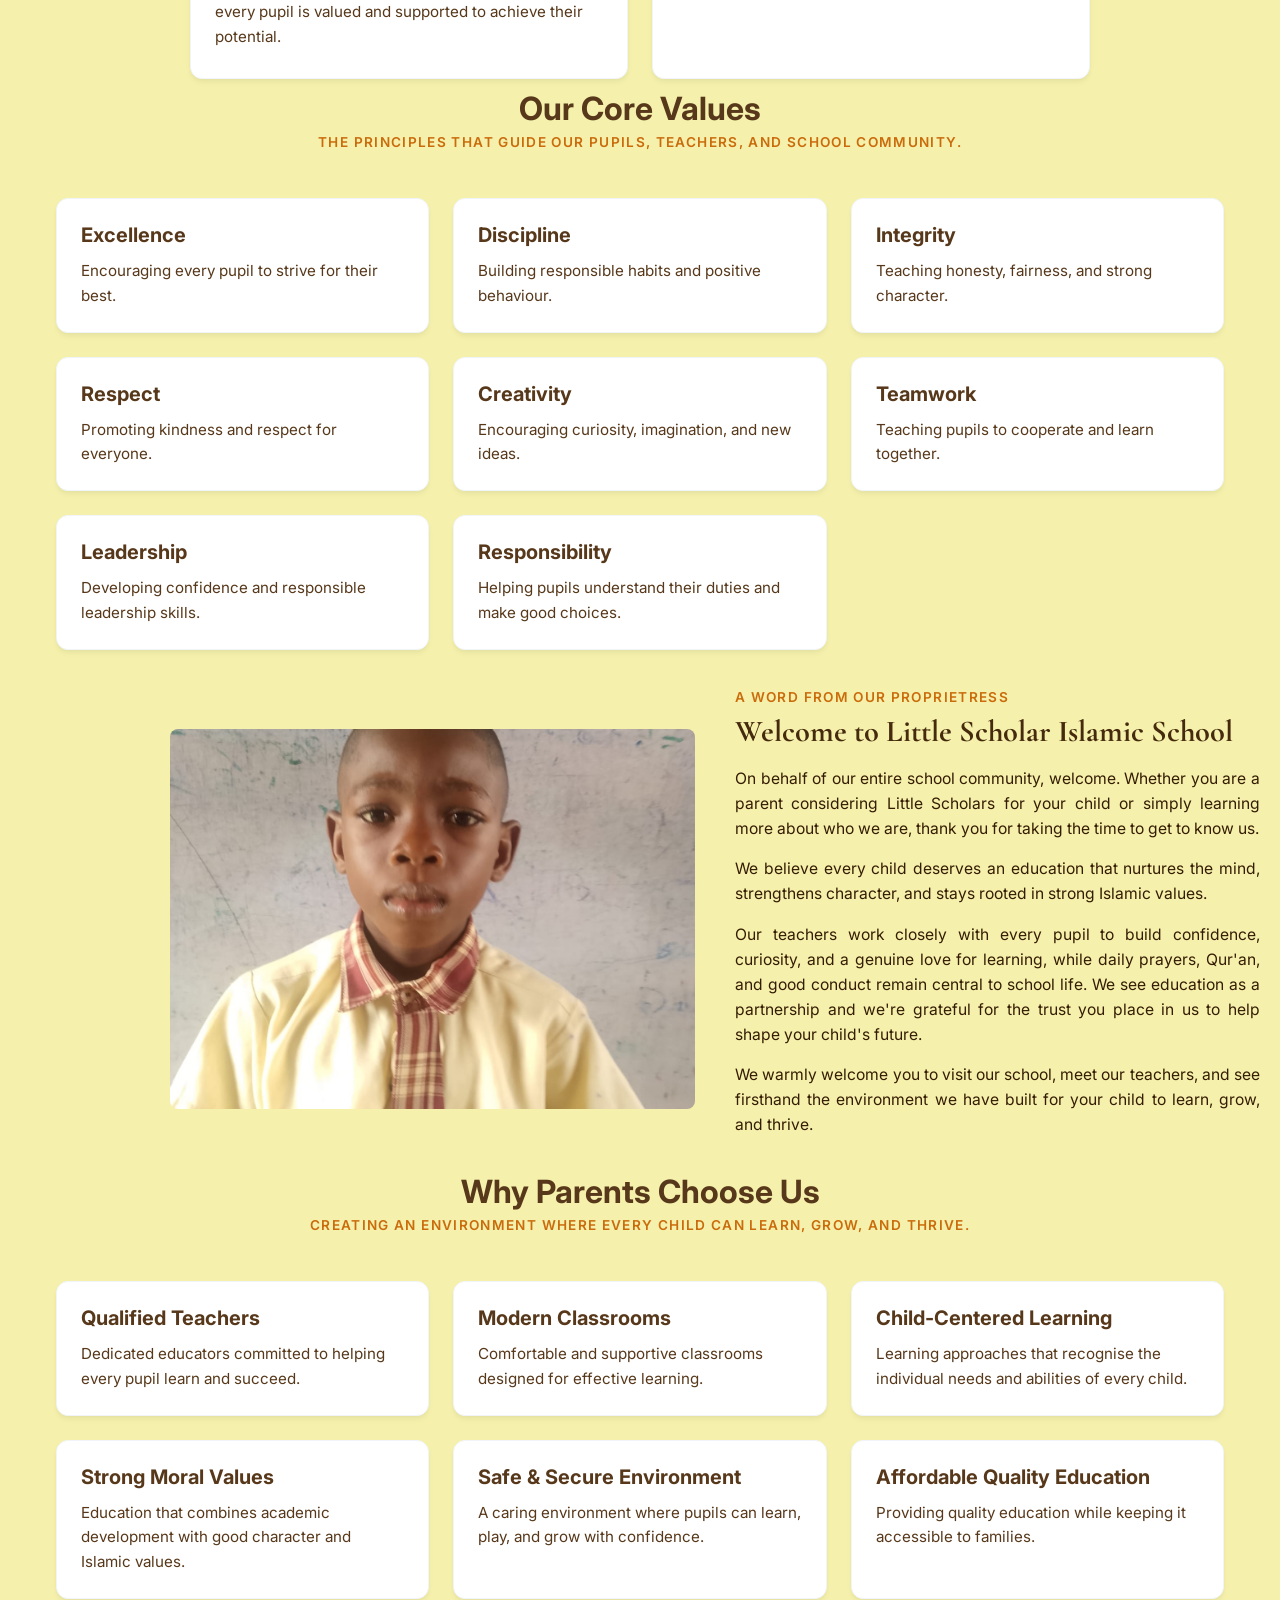
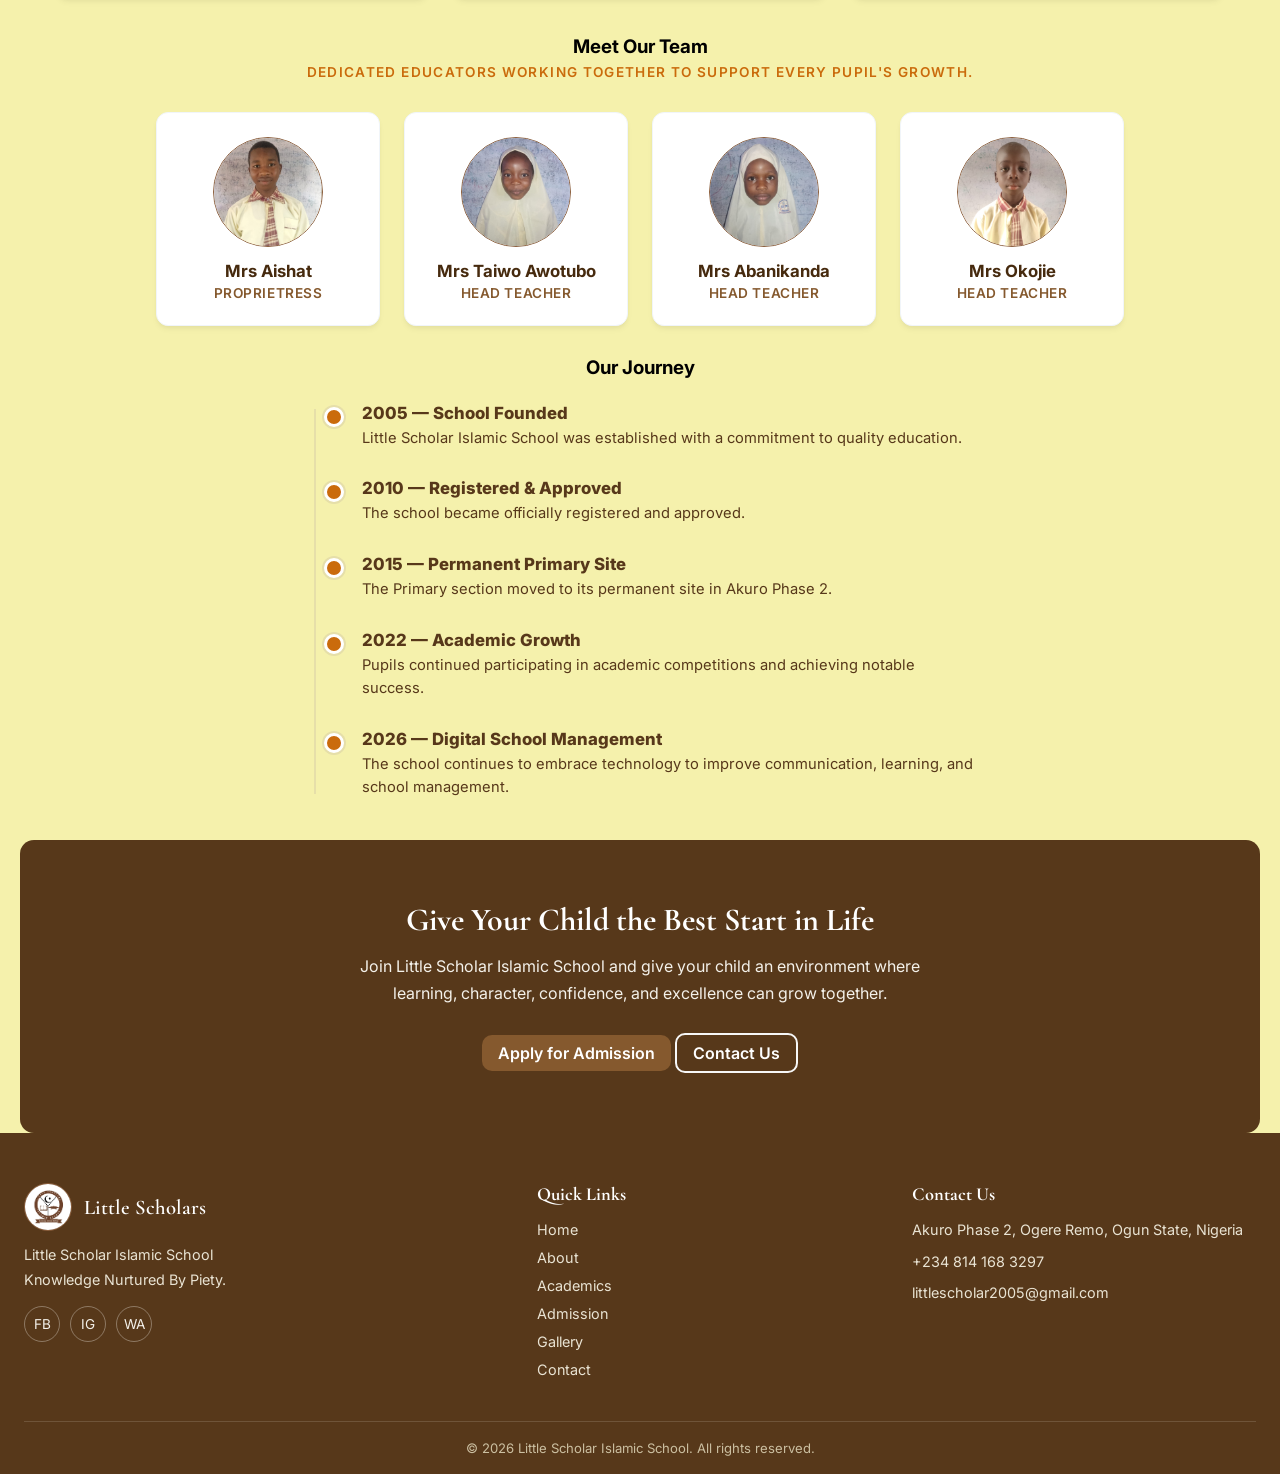
==== commit fb7cd37d: "Add Little Scholar Website" ====
--- a/about.html
+++ b/about.html
@@ -149,7 +149,7 @@
           We believe every child deserves an education that nurtures the mind, strengthens character, and stays rooted in strong Islamic values.
         </p>
 
-        <p>Our teachers work closely with every pupil to build confidence, curiosity, and a genuine love for learning, while daily prayers, Qur'an, and good conduct remain central to school life. We see education as a partnership — and we're grateful for the trust you place in us to help shape your child's future.</p>
+        <p>Our teachers work closely with every pupil to build confidence, curiosity, and a genuine love for learning, while daily prayers, Qur'an, and good conduct remain central to school life. We see education as a partnership and we're grateful for the trust you place in us to help shape your child's future.</p>
 
         <p>We warmly welcome you to visit our school, meet our teachers, and see firsthand the environment we have built for your child to learn, grow, and thrive.</p>
 
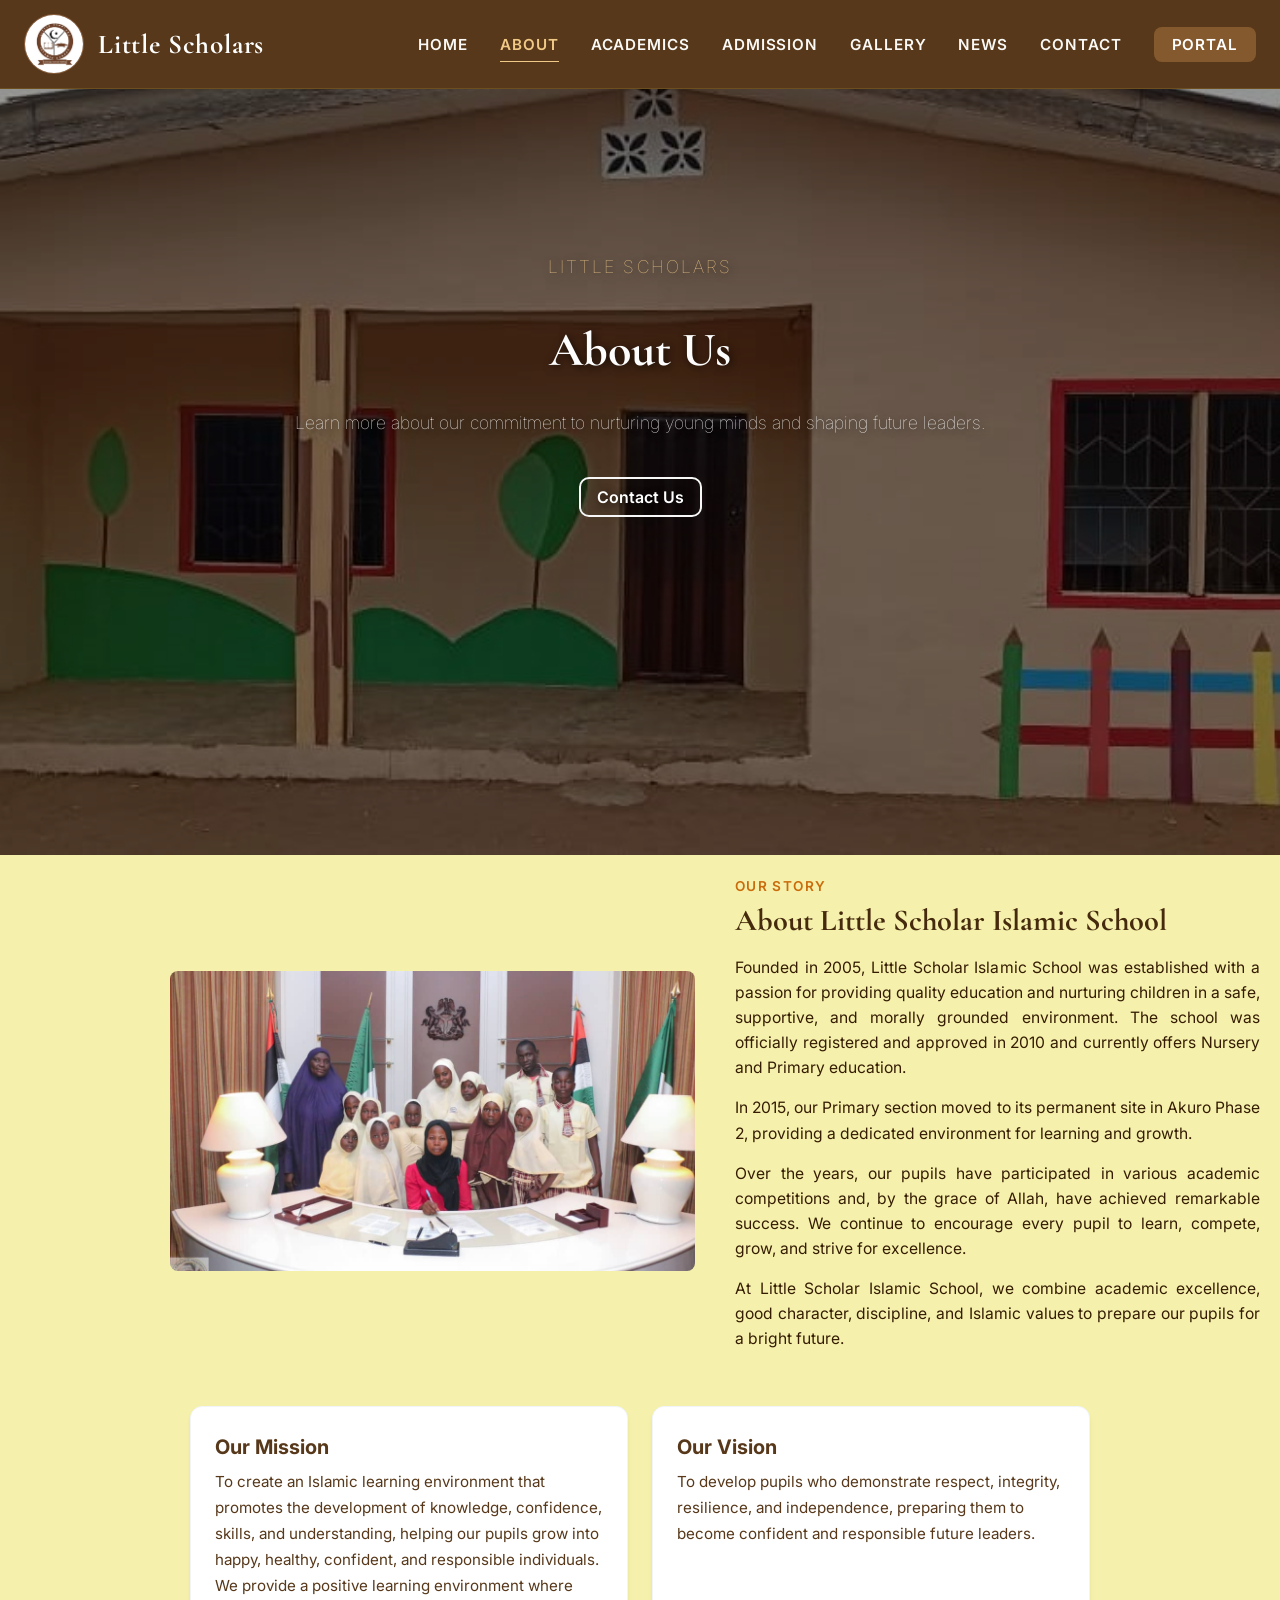
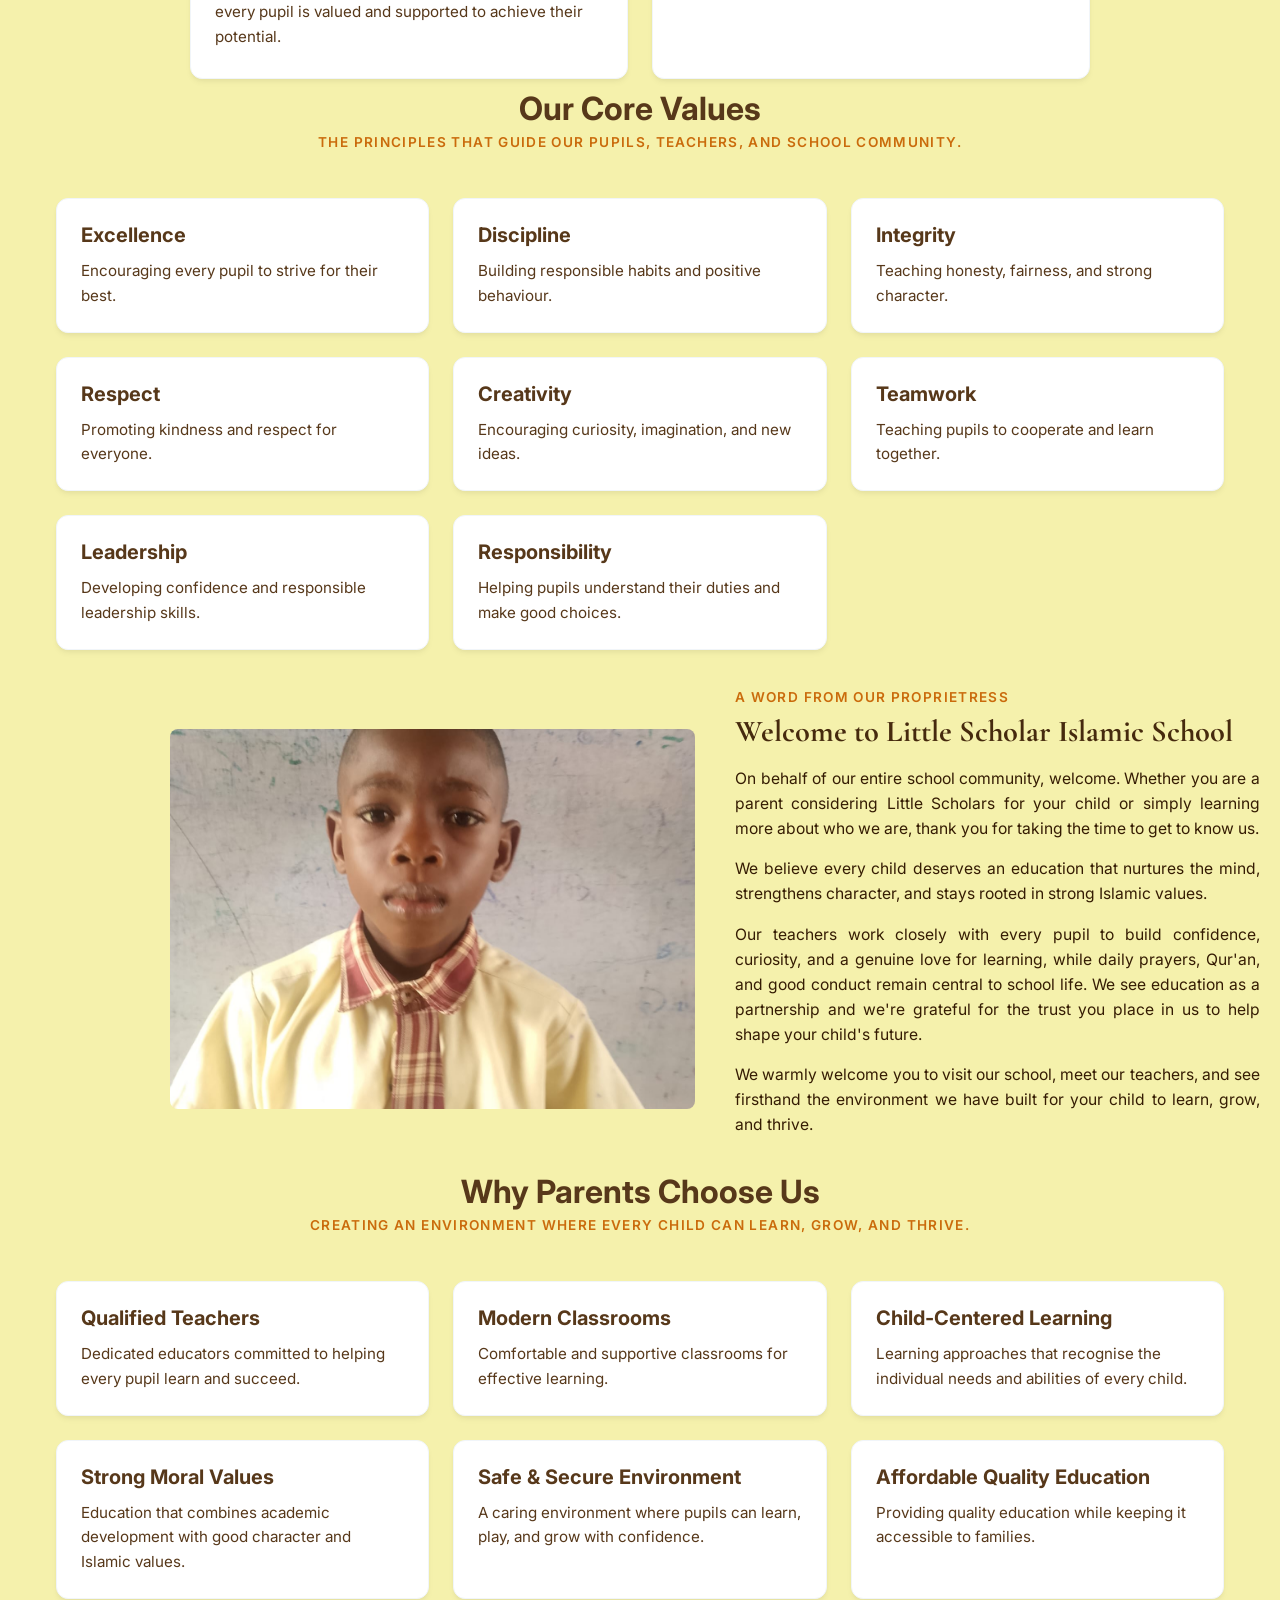
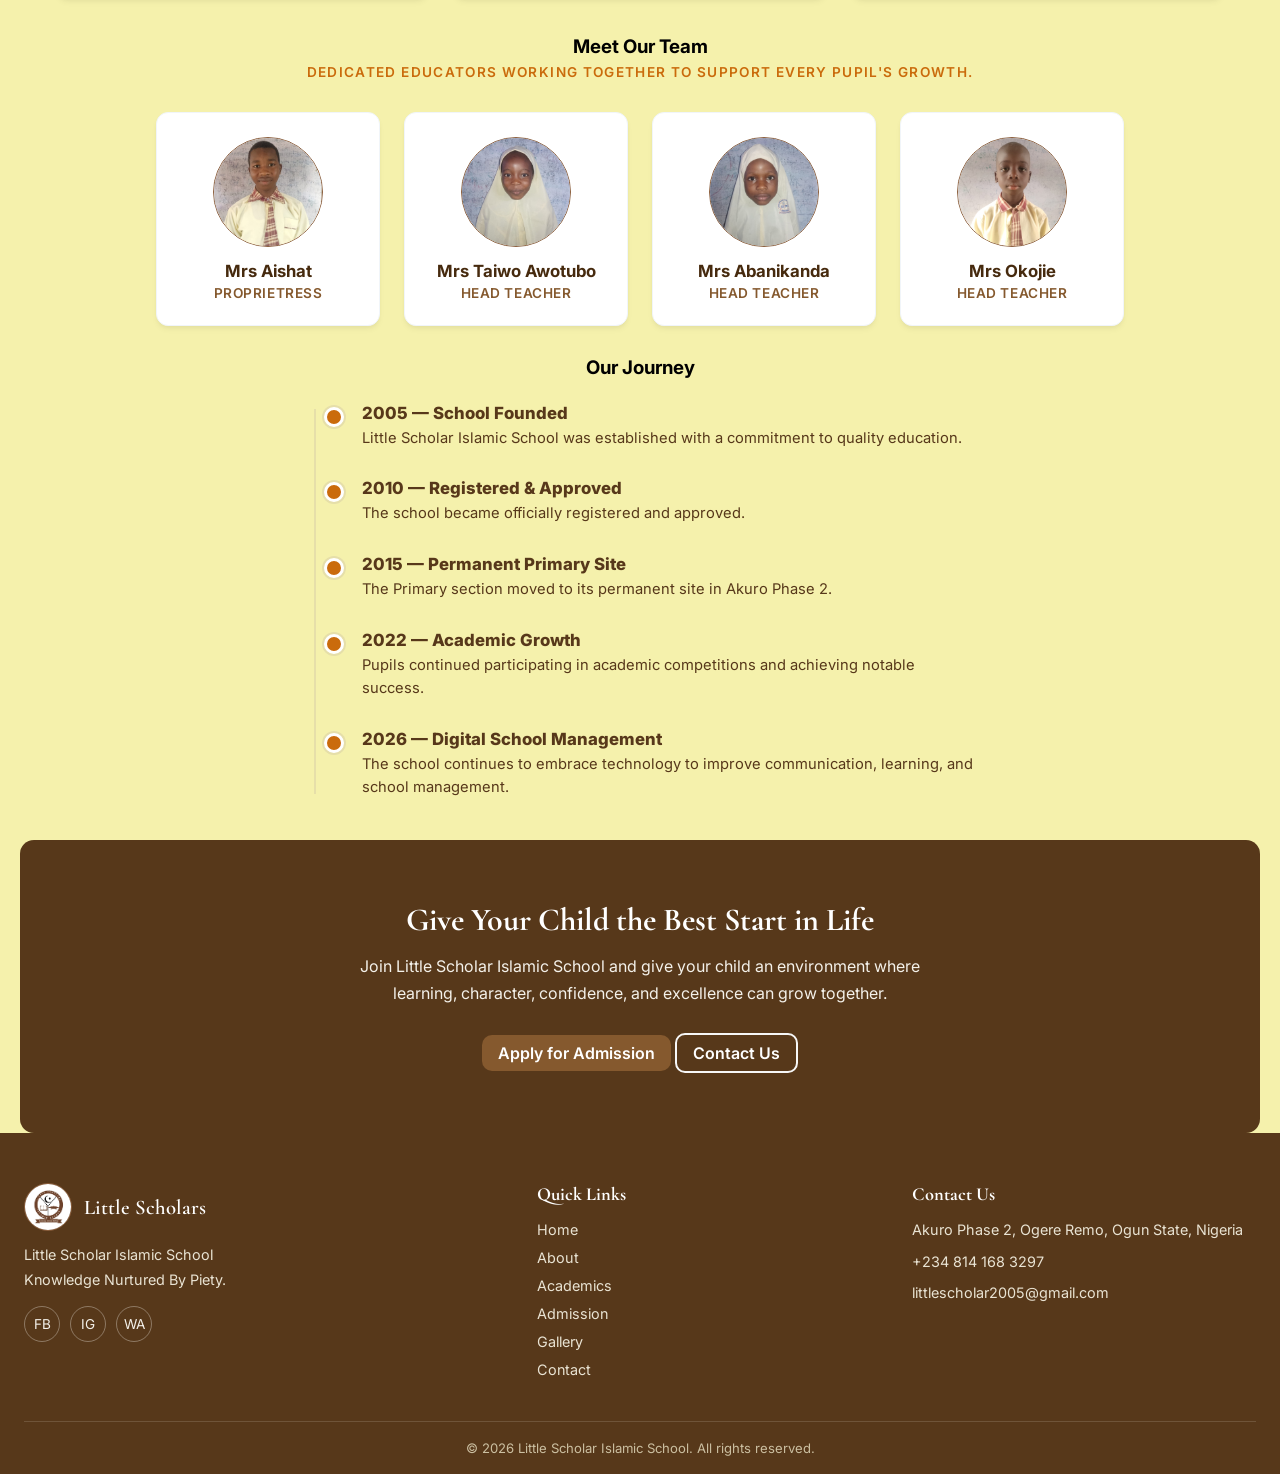
==== commit 78105dcc: "Add Little Scholar Website" ====
--- a/about.html
+++ b/about.html
@@ -168,7 +168,7 @@
       </div>
       <div class="choose-c1 reveal">
         <h3 class="choose-head"> Modern Classrooms</h3>
-        <p class="choose-p">Comfortable and supportive classrooms designed for effective learning.</p>
+        <p class="choose-p">Comfortable and supportive classrooms for effective learning.</p>
       </div>
       <div class="choose-c1 reveal">
         <h3 class="choose-head"> Child-Centered Learning</h3>
